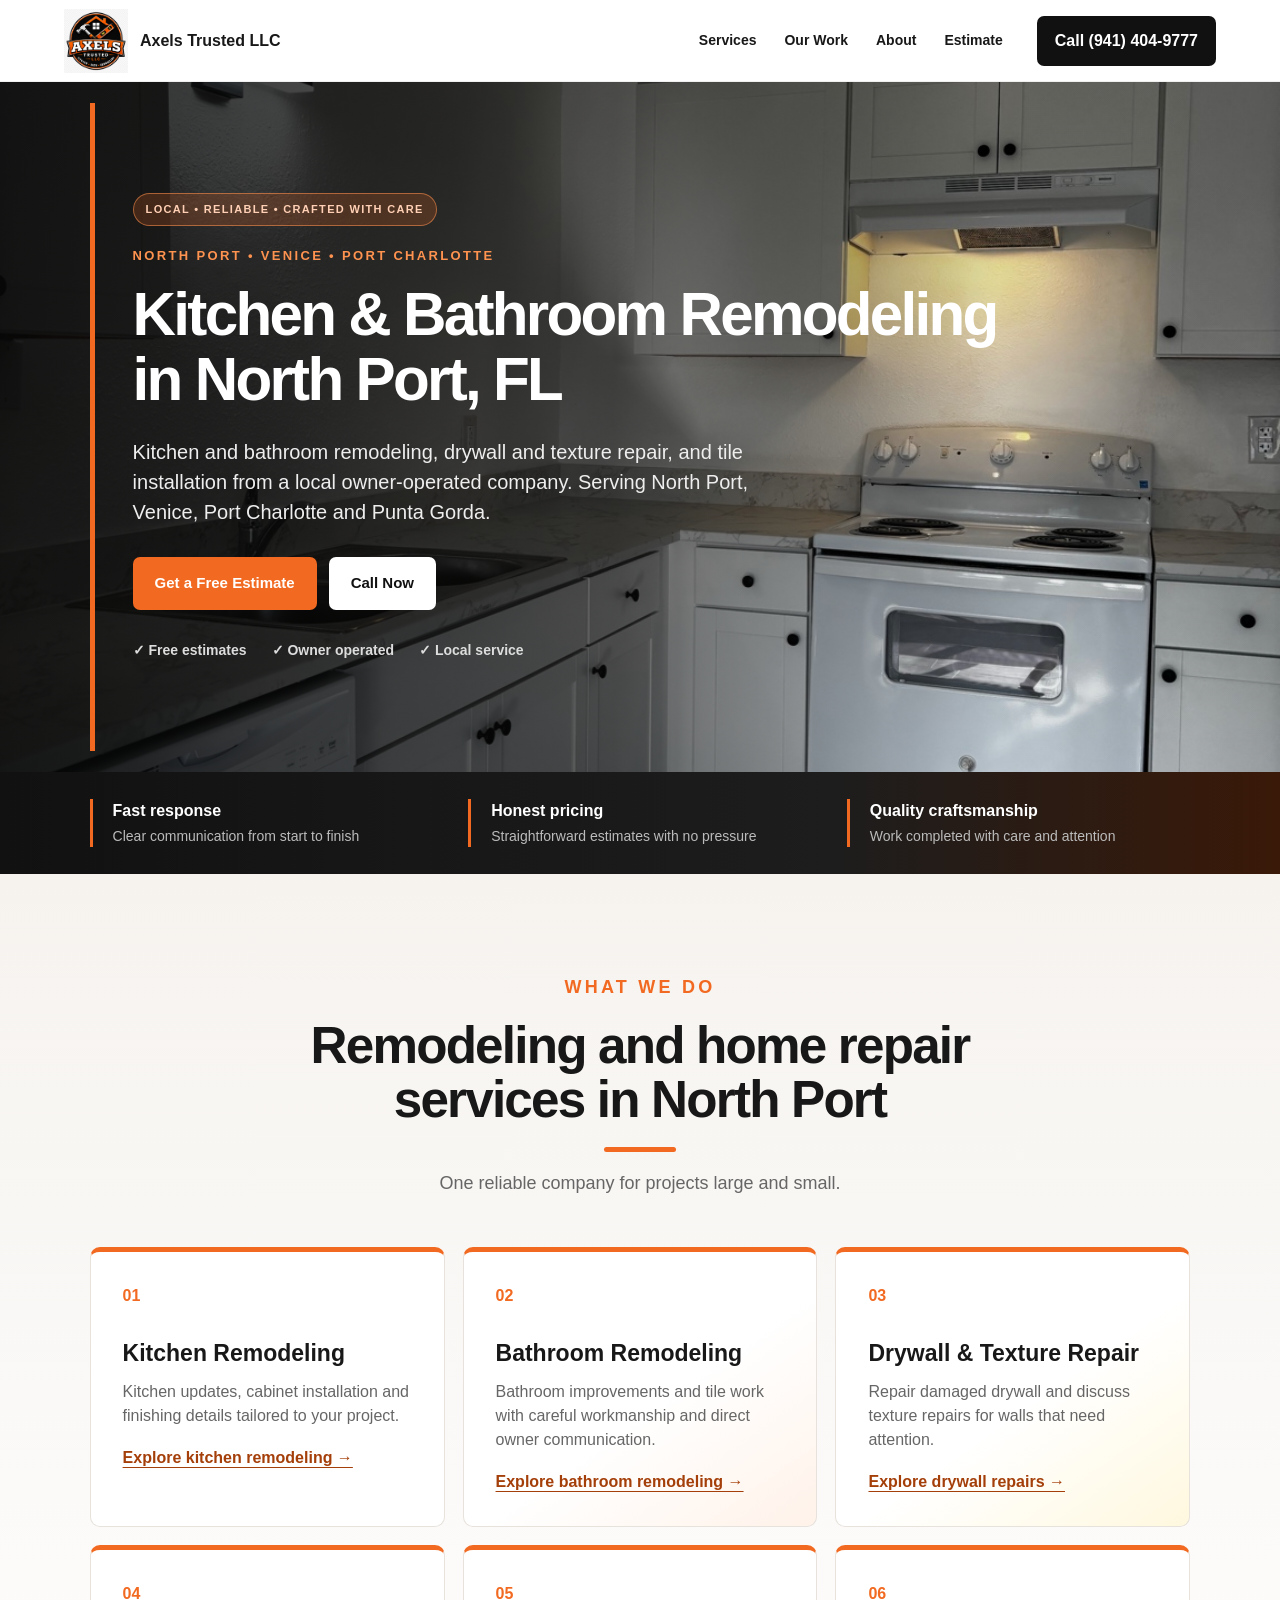
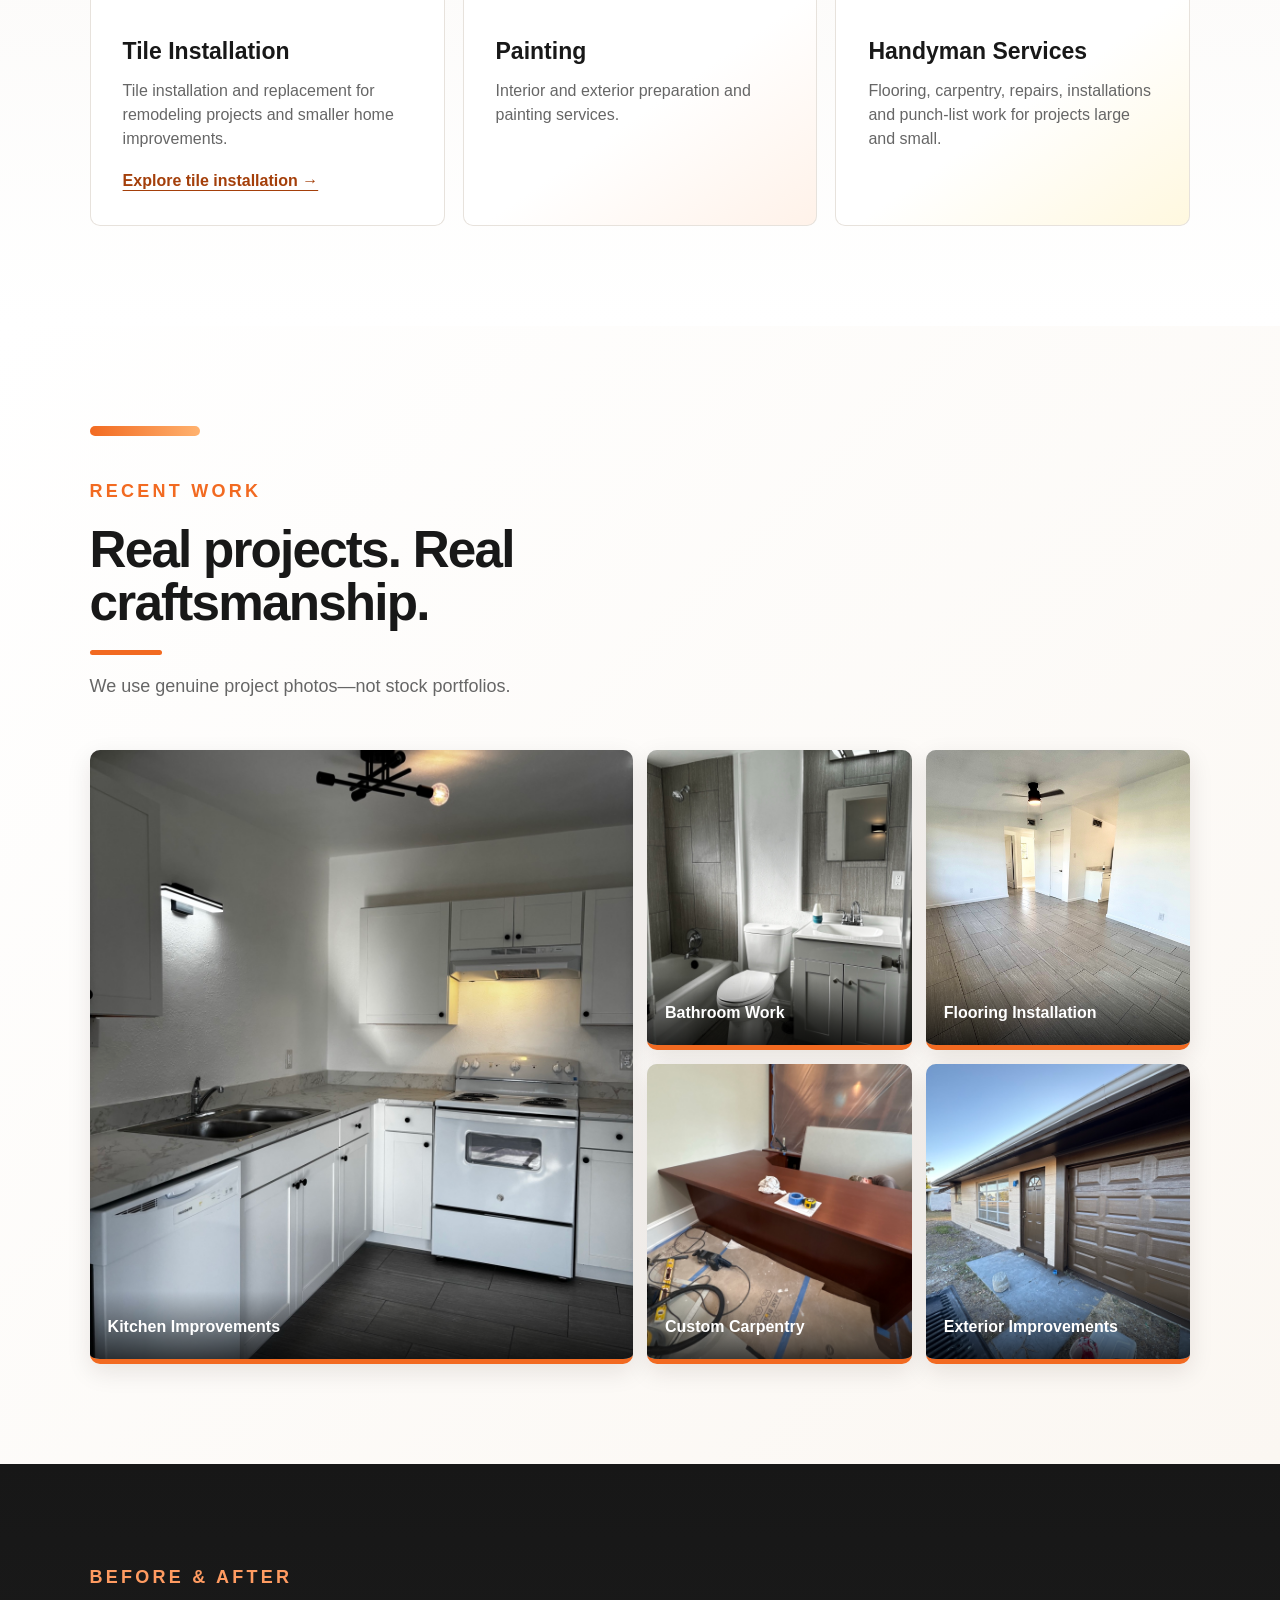
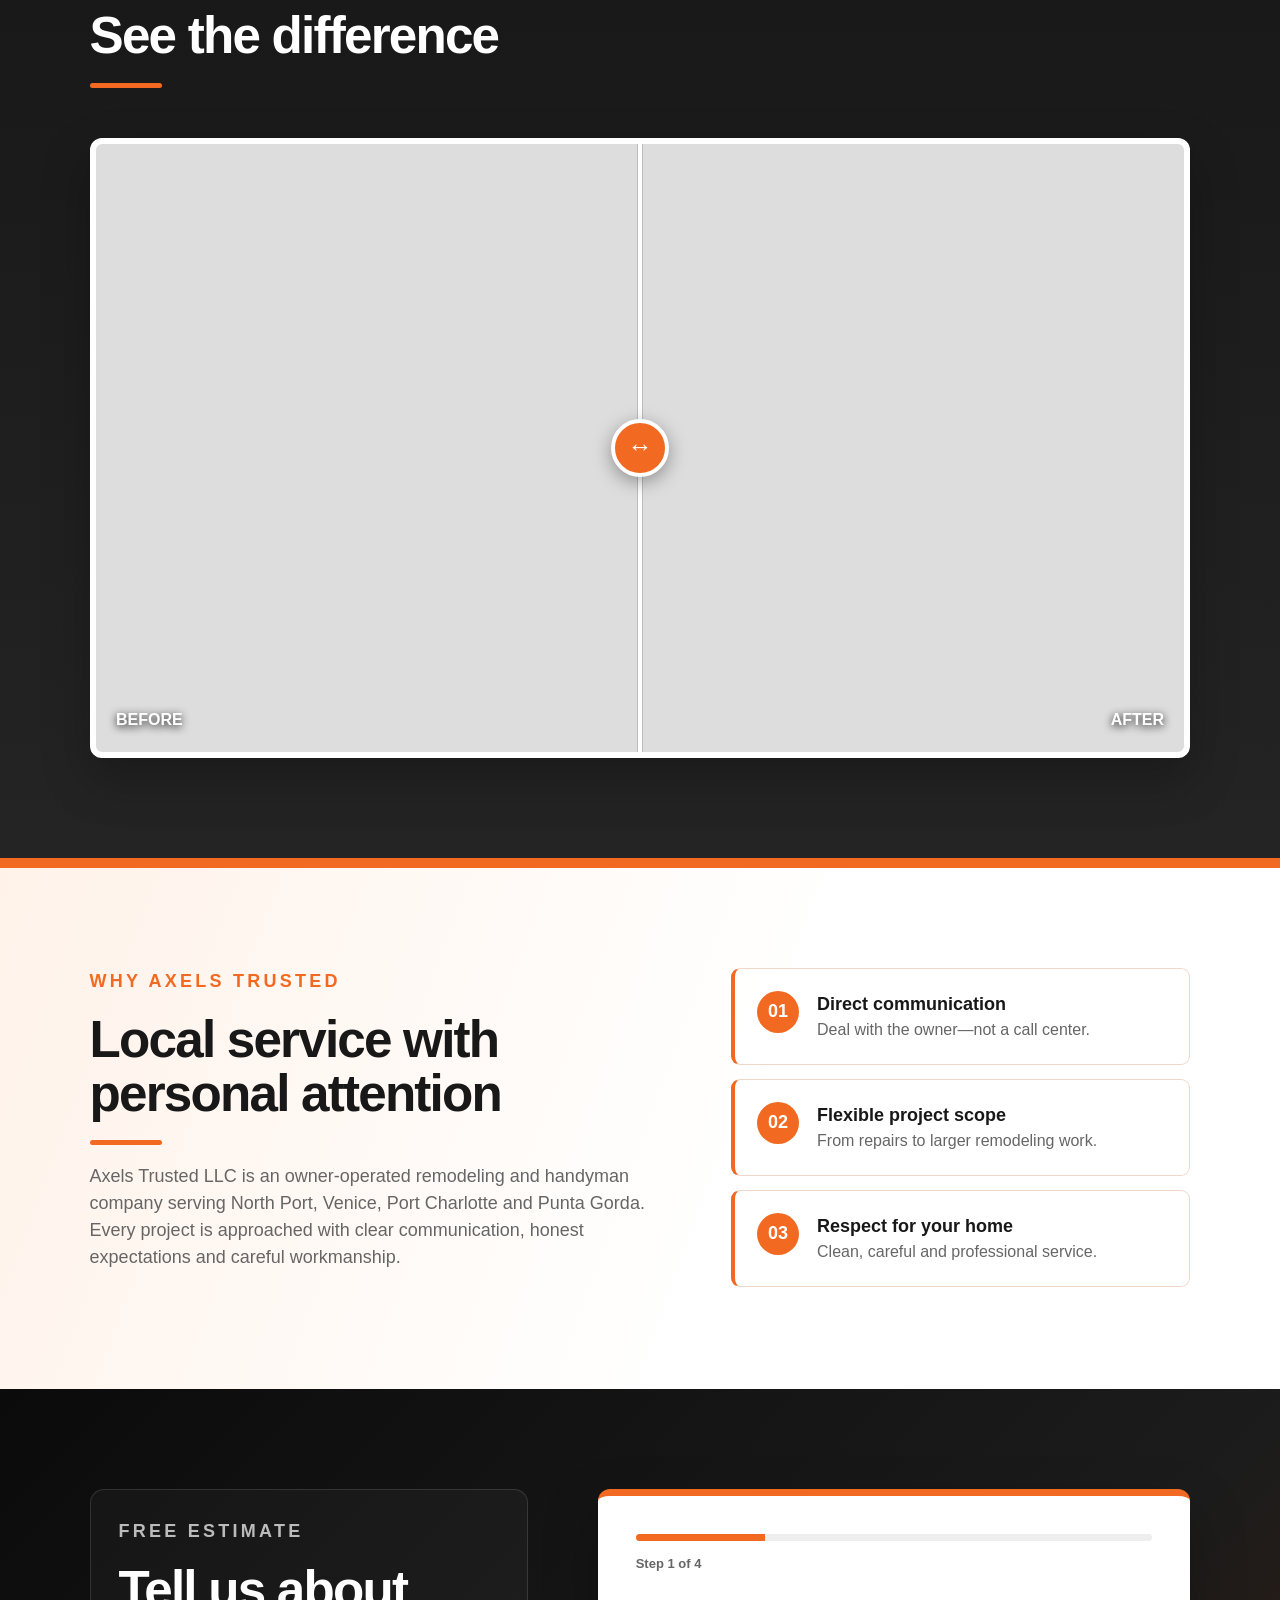
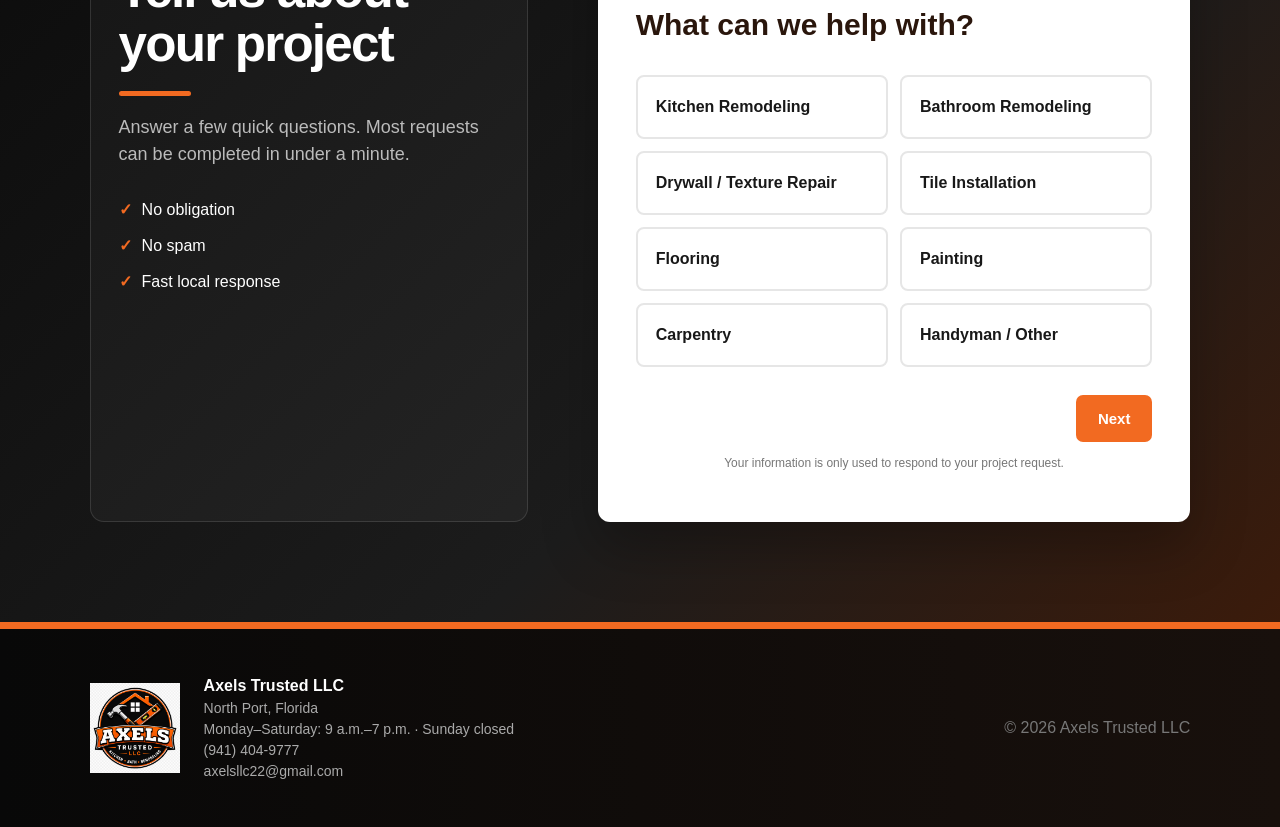
==== index.html @ 41830fa5 "Improve local remodeling SEO and add service pages Add four service pages, local titles and headings" ====
<!doctype html>
<html lang="en">
<head>
<meta charset="utf-8"><meta name="viewport" content="width=device-width,initial-scale=1">
<title>Kitchen &amp; Bathroom Remodeling in North Port | Axel's Trusted LLC</title>
<meta name="description" content="Kitchen and bathroom remodeling, drywall and texture repair, and tile installation in North Port, Venice and Port Charlotte. Call for a free estimate.">
<link rel="canonical" href="https://axelstrusted.com/">
<meta property="og:type" content="website"><meta property="og:title" content="Kitchen &amp; Bathroom Remodeling in North Port | Axel's Trusted LLC">
<meta property="og:description" content="Kitchen and bathroom remodeling, drywall and texture repair, and tile installation in North Port, Venice and Port Charlotte. Call for a free estimate."><meta property="og:url" content="https://axelstrusted.com/">
<meta property="og:image" content="https://axelstrusted.com/images/kitchen-finished.jpg">
<script type="application/ld+json">{"@context": "https://schema.org", "@type": "HomeAndConstructionBusiness", "@id": "https://axelstrusted.com/#business", "name": "Axel's Trusted LLC", "url": "https://axelstrusted.com/", "telephone": "+1-941-404-9777", "email": "axelsllc22@gmail.com", "areaServed": [{"@type": "City", "name": "North Port"}, {"@type": "City", "name": "Venice"}, {"@type": "City", "name": "Port Charlotte"}, {"@type": "City", "name": "Punta Gorda"}], "openingHoursSpecification": [{"@type": "OpeningHoursSpecification", "dayOfWeek": ["Monday", "Tuesday", "Wednesday", "Thursday", "Friday", "Saturday"], "opens": "09:00", "closes": "19:00"}]}</script>
<link rel="stylesheet" href="styles.css">
</head>
<body>
<header class="site-header">
  <a class="brand" href="#top"><img src="images/logo.png" alt="Axels Trusted LLC" width="400" height="400" decoding="async"><span>Axels Trusted LLC</span></a>
  <button class="menu" aria-label="Open menu">☰</button>
  <nav><a href="#services">Services</a><a href="#work">Our Work</a><a href="#about">About</a><a href="#estimate">Estimate</a></nav>
  <a class="header-call" href="tel:+19414049777">Call (941) 404-9777</a>
</header>

<main id="top">
<section class="hero">
  <div class="hero-overlay"></div>
  <div class="hero-content">
    <p class="eyebrow">North Port • Venice • Port Charlotte</p>
    <h1>Kitchen &amp; Bathroom Remodeling<br>in North Port, FL</h1>
    <p class="hero-copy">Kitchen and bathroom remodeling, drywall and texture repair, and tile installation from a local owner-operated company. Serving North Port, Venice, Port Charlotte and Punta Gorda.</p>
    <div class="hero-actions"><a class="btn primary" href="#estimate">Get a Free Estimate</a><a class="btn secondary" href="tel:+19414049777">Call Now</a></div>
    <div class="hero-proof"><span>✓ Free estimates</span><span>✓ Owner operated</span><span>✓ Local service</span></div>
  </div>
</section>

<section class="trust-strip">
  <div><strong>Fast response</strong><span>Clear communication from start to finish</span></div>
  <div><strong>Honest pricing</strong><span>Straightforward estimates with no pressure</span></div>
  <div><strong>Quality craftsmanship</strong><span>Work completed with care and attention</span></div>
</section>

<section id="services" class="section services">
  <div class="section-heading"><p class="eyebrow dark">What we do</p><h2>Remodeling and home repair services in North Port</h2><p>One reliable company for projects large and small.</p></div>
  <div class="service-grid">
    <article><span>01</span><h3>Kitchen Remodeling</h3><p>Kitchen updates, cabinet installation and finishing details tailored to your project.</p><a class="service-link" href="kitchen-remodeling.html">Explore kitchen remodeling →</a></article>
    <article><span>02</span><h3>Bathroom Remodeling</h3><p>Bathroom improvements and tile work with careful workmanship and direct owner communication.</p><a class="service-link" href="bathroom-remodeling.html">Explore bathroom remodeling →</a></article>
    <article><span>03</span><h3>Drywall &amp; Texture Repair</h3><p>Repair damaged drywall and discuss texture repairs for walls that need attention.</p><a class="service-link" href="drywall-texture-repair.html">Explore drywall repairs →</a></article>
    <article><span>04</span><h3>Tile Installation</h3><p>Tile installation and replacement for remodeling projects and smaller home improvements.</p><a class="service-link" href="tile-installation.html">Explore tile installation →</a></article>
    <article><span>05</span><h3>Painting</h3><p>Interior and exterior preparation and painting services.</p></article>
    <article><span>06</span><h3>Handyman Services</h3><p>Flooring, carpentry, repairs, installations and punch-list work for projects large and small.</p></article>
  </div>
</section>

<section id="work" class="section work-section">
  <div class="section-heading left"><p class="eyebrow dark">Recent work</p><h2>Real projects. Real craftsmanship.</h2><p>We use genuine project photos—not stock portfolios.</p></div>
  <div class="gallery">
    <figure class="wide"><img src="images/kitchen-finished.jpg" alt="Kitchen remodeling project" width="1152" height="1536" decoding="async" loading="lazy"><figcaption>Kitchen Improvements</figcaption></figure>
    <figure><img src="images/bathroom-finished.jpg" alt="Bathroom remodeling project" width="1152" height="1536" decoding="async" loading="lazy"><figcaption>Bathroom Work</figcaption></figure>
    <figure><img src="images/flooring-living-room.jpg" alt="Flooring installation project" width="1536" height="1152" decoding="async" loading="lazy"><figcaption>Flooring Installation</figcaption></figure>
    <figure><img src="images/custom-carpentry.jpg" alt="Custom carpentry project" width="1152" height="1536" decoding="async" loading="lazy"><figcaption>Custom Carpentry</figcaption></figure>
    <figure><img src="images/exterior-finished.jpg" alt="Exterior improvement project" width="1152" height="1536" decoding="async" loading="lazy"><figcaption>Exterior Improvements</figcaption></figure>
  </div>
</section>

<section class="section transformation">
  <div class="section-heading left"><p class="eyebrow dark">Before & after</p><h2>See the difference</h2></div>
  <div class="compare" id="compare">
    <img src="images/bedroom-after.jpg" alt="Bedroom after renovation" width="1152" height="1536" decoding="async" loading="lazy">
    <div class="before"><img src="images/bedroom-before.jpg" alt="Bedroom before renovation" width="1152" height="1536" decoding="async" loading="lazy"></div>
    <div class="slider-line" aria-hidden="true"><div class="slider-grabber"><span>↔</span></div></div>
    <input aria-label="Drag to compare before and after" type="range" min="0" max="100" value="50">
    <div class="labels"><span>Before</span><span>After</span></div>
  </div>
</section>

<section id="about" class="section about">
  <div><p class="eyebrow dark">Why Axels Trusted</p><h2>Local service with personal attention</h2><p>Axels Trusted LLC is an owner-operated remodeling and handyman company serving North Port, Venice, Port Charlotte and Punta Gorda. Every project is approached with clear communication, honest expectations and careful workmanship.</p></div>
  <div class="about-points"><div><b>01</b><span><strong>Direct communication</strong>Deal with the owner—not a call center.</span></div><div><b>02</b><span><strong>Flexible project scope</strong>From repairs to larger remodeling work.</span></div><div><b>03</b><span><strong>Respect for your home</strong>Clean, careful and professional service.</span></div></div>
</section>

<section id="estimate" class="estimate-section">
  <div class="estimate-intro"><p class="eyebrow">Free estimate</p><h2>Tell us about your project</h2><p>Answer a few quick questions. Most requests can be completed in under a minute.</p><ul><li>No obligation</li><li>No spam</li><li>Fast local response</li></ul></div>
  <form id="leadForm" action="https://formspree.io/f/mqerwokn" method="POST" class="form-card">
    <div class="progress"><span id="progressBar"></span></div><p class="step-label" id="stepLabel">Step 1 of 4</p>
    <section class="form-step active" data-step="1"><h3>What can we help with?</h3><div class="choices">
      <label><input type="radio" name="service" value="Kitchen Remodeling" required><span>Kitchen Remodeling</span></label>
      <label><input type="radio" name="service" value="Bathroom Remodeling"><span>Bathroom Remodeling</span></label>
      <label><input type="radio" name="service" value="Drywall / Texture Repair"><span>Drywall / Texture Repair</span></label>
      <label><input type="radio" name="service" value="Tile Installation"><span>Tile Installation</span></label>
      <label><input type="radio" name="service" value="Flooring"><span>Flooring</span></label>
      <label><input type="radio" name="service" value="Painting"><span>Painting</span></label>
      <label><input type="radio" name="service" value="Carpentry"><span>Carpentry</span></label>
      <label><input type="radio" name="service" value="Handyman / Other"><span>Handyman / Other</span></label>
    </div></section>
    <section class="form-step location-step" data-step="2"><h3>What city is the project in?</h3><p class="step-help">Choose your area so we can quickly confirm service availability.</p><div class="choices city-choices">
      <label><input type="radio" name="city" value="North Port" required><span>North Port</span></label>
      <label><input type="radio" name="city" value="Venice"><span>Venice</span></label>
      <label><input type="radio" name="city" value="Port Charlotte"><span>Port Charlotte</span></label>
      <label><input type="radio" name="city" value="Englewood"><span>Englewood</span></label>
      <label><input type="radio" name="city" value="Sarasota"><span>Sarasota</span></label>
      <label><input type="radio" name="city" value="Punta Gorda"><span>Punta Gorda</span></label>
      <label class="other-city-choice"><input id="otherCityRadio" type="radio" name="city" value="Other"><span>Other nearby area</span></label>
    </div><label class="field other-city-field" id="otherCityField">Type your city<input id="otherCityInput" name="other_city" autocomplete="address-level2" placeholder="Enter your city"></label></section>
    <section class="form-step" data-step="3"><h3>Tell us a little about it</h3><label class="field">Project details<textarea id="projectDetails" name="message" rows="5" minlength="10" placeholder="What would you like completed?" required></textarea><small class="field-help" id="projectHelp">Please include at least a short sentence about the work.</small></label></section>
    <section class="form-step" data-step="4"><h3>How should we contact you?</h3><div class="field-row"><label class="field">Name<input id="nameInput" name="name" autocomplete="name" minlength="2" required><small class="field-help" id="nameHelp">Enter your name using letters.</small></label><label class="field">Phone<input id="phoneInput" name="phone" type="tel" inputmode="numeric" autocomplete="tel" maxlength="14" pattern="[0-9()\-\s]{10,14}" placeholder="(941) 555-1234" required><small class="field-help" id="phoneHelp">Please include all 10 digits, including the area code.</small></label></div><label class="field">Email <small>(optional)</small><input id="emailInput" name="email" type="email" inputmode="email" autocomplete="email" placeholder="name@example.com"><small class="field-help" id="emailHelp">Example: name@example.com</small></label><label class="consent"><input id="consentInput" type="checkbox" required> I agree to be contacted about this estimate request.</label></section>
    <div class="form-actions"><button type="button" class="btn back" id="backBtn">Back</button><button type="button" class="btn primary" id="nextBtn">Next</button><button type="submit" class="btn primary" id="submitBtn">Request Free Estimate</button></div>
    <p class="form-note">Your information is only used to respond to your project request.</p>
    <div class="success" id="success"><div>✓</div><h3>Estimate request sent!</h3><p>Thank you. We’ll be in touch as soon as possible.</p><a href="tel:+19414049777">Call (941) 404-9777</a></div>
  </form>
</section>
</main>

<footer><img src="images/logo.png" alt="Axels Trusted LLC" width="400" height="400" decoding="async"><div><strong>Axels Trusted LLC</strong><span>North Port, Florida</span><span>Monday–Saturday: 9 a.m.–7 p.m. · Sunday closed</span><a href="tel:+19414049777">(941) 404-9777</a><a href="mailto:axelsllc22@gmail.com">axelsllc22@gmail.com</a></div><p>© 2026 Axels Trusted LLC</p></footer>
<div class="mobile-bar"><a href="tel:+19414049777">Call Now</a><a href="#estimate">Free Estimate</a></div>
<script src="script.js" defer></script>
</body></html>
---- styles.css ----
:root{--orange:#f26a21;--black:#111;--ink:#181818;--muted:#666;--cream:#f6f3ef;--line:#e7e2dc;--white:#fff}*{box-sizing:border-box}html{scroll-behavior:smooth}body{margin:0;font-family:Arial,Helvetica,sans-serif;color:var(--ink);background:#fff;line-height:1.5}img{display:block;max-width:100%}a{text-decoration:none;color:inherit}.site-header{height:82px;display:flex;align-items:center;gap:34px;padding:0 5vw;position:sticky;top:0;background:rgba(255,255,255,.96);backdrop-filter:blur(12px);z-index:50;border-bottom:1px solid rgba(0,0,0,.06)}.brand{display:flex;align-items:center;gap:12px;font-weight:800}.brand img{width:64px;height:64px;object-fit:contain}.site-header nav{display:flex;gap:28px;margin-left:auto;font-weight:700;font-size:14px}.site-header nav a:hover{color:var(--orange)}.header-call{background:var(--black);color:#fff;padding:13px 18px;border-radius:7px;font-weight:800}.menu{display:none;border:0;background:none;font-size:26px}.hero{min-height:690px;position:relative;display:flex;align-items:center;background:url('images/hero-kitchen.jpg') center/cover no-repeat}.hero-overlay{position:absolute;inset:0;background:linear-gradient(90deg,rgba(8,8,8,.86) 0%,rgba(8,8,8,.64) 48%,rgba(8,8,8,.08) 78%)}.hero-content{position:relative;color:#fff;max-width:760px;padding:90px 7vw}.eyebrow{text-transform:uppercase;letter-spacing:.18em;font-size:13px;font-weight:900;color:#ff934f;margin:0 0 18px}.eyebrow.dark{color:var(--orange)}h1{font-size:clamp(48px,6vw,86px);line-height:.96;margin:0 0 24px;letter-spacing:-.045em}.hero-copy{font-size:20px;max-width:650px;color:#eee;margin-bottom:30px}.hero-actions{display:flex;gap:12px;flex-wrap:wrap}.btn{border:0;border-radius:7px;padding:15px 22px;font-weight:900;font-size:15px;cursor:pointer;display:inline-flex;justify-content:center;align-items:center}.primary{background:var(--orange);color:#fff}.primary:hover{filter:brightness(.93)}.secondary{background:#fff;color:#111}.hero-proof{display:flex;gap:25px;margin-top:30px;color:#ddd;font-weight:700;font-size:14px}.trust-strip{display:grid;grid-template-columns:repeat(3,1fr);background:var(--black);color:#fff;padding:27px 7vw;gap:35px}.trust-strip div{display:flex;flex-direction:column;padding-left:20px;border-left:3px solid var(--orange)}.trust-strip span{color:#bbb;font-size:14px;margin-top:3px}.section{padding:100px 7vw}.section-heading{max-width:760px;text-align:center;margin:0 auto 50px}.section-heading.left{text-align:left;margin-left:0}.section-heading h2,.about h2,.estimate-intro h2{font-size:clamp(34px,4vw,56px);line-height:1.05;margin:0 0 16px;letter-spacing:-.035em}.section-heading p{color:var(--muted);font-size:18px}.services{background:var(--cream)}.service-grid{display:grid;grid-template-columns:repeat(3,1fr);gap:18px;max-width:1200px;margin:auto}.service-grid article{background:#fff;padding:32px;min-height:220px;border:1px solid var(--line);transition:.2s}.service-grid article:hover{transform:translateY(-4px);box-shadow:0 18px 36px rgba(0,0,0,.08)}.service-grid article span{color:var(--orange);font-weight:900}.service-grid h3{font-size:23px;margin:28px 0 10px}.service-grid p{color:var(--muted);margin:0}.gallery{display:grid;grid-template-columns:repeat(4,1fr);grid-auto-rows:300px;gap:14px}.gallery figure{margin:0;position:relative;overflow:hidden;background:#ddd}.gallery .wide{grid-column:span 2;grid-row:span 2}.gallery img{width:100%;height:100%;object-fit:cover;transition:.35s}.gallery figure:hover img{transform:scale(1.035)}.gallery figcaption{position:absolute;left:0;right:0;bottom:0;padding:24px 18px 16px;color:#fff;font-weight:900;background:linear-gradient(transparent,rgba(0,0,0,.72))}.transformation{background:var(--cream)}.compare{position:relative;max-width:1100px;height:min(65vw,620px);min-height:360px;margin:auto;overflow:hidden;background:#ddd}.compare>img,.before,.before img{position:absolute;inset:0;width:100%;height:100%;object-fit:cover}.before{width:50%;overflow:hidden}.before img{width:1100px;max-width:none}.compare input{position:absolute;inset:0;width:100%;height:100%;opacity:0;cursor:ew-resize}.compare:after{content:'';position:absolute;top:0;bottom:0;left:50%;width:3px;background:#fff;pointer-events:none;transform:translateX(-50%)}.labels{position:absolute;left:20px;right:20px;bottom:20px;display:flex;justify-content:space-between;color:#fff;font-weight:900;text-transform:uppercase;text-shadow:0 2px 8px #000}.about{display:grid;grid-template-columns:1.1fr .9fr;gap:80px;align-items:start}.about>div>p{font-size:18px;color:var(--muted)}.about-points{display:grid;gap:14px}.about-points>div{display:flex;gap:18px;padding:22px;border-top:1px solid var(--line)}.about-points b{color:var(--orange);font-size:18px}.about-points span{display:flex;flex-direction:column;color:var(--muted)}.about-points strong{color:var(--ink);font-size:18px}.estimate-section{background:var(--black);padding:100px 7vw;display:grid;grid-template-columns:.85fr 1.15fr;gap:70px;color:#fff}.estimate-intro p{color:#bbb;font-size:18px}.estimate-intro ul{list-style:none;padding:0;margin-top:30px}.estimate-intro li{margin:12px 0}.estimate-intro li:before{content:'✓';color:var(--orange);font-weight:900;margin-right:10px}.form-card{background:#fff;color:var(--ink);padding:38px;border-radius:12px;min-height:520px}.progress{height:7px;background:#eee;border-radius:10px;overflow:hidden}.progress span{display:block;height:100%;width:25%;background:var(--orange);transition:.25s}.step-label{font-size:13px;color:var(--muted);font-weight:800}.form-step{display:none}.form-step.active{display:block}.form-step h3{font-size:30px;margin:28px 0}.choices{display:grid;grid-template-columns:1fr 1fr;gap:12px}.choices input{position:absolute;opacity:0}.choices span{display:block;border:2px solid #e6e6e6;padding:18px;border-radius:8px;font-weight:800;cursor:pointer}.choices input:checked+span{border-color:var(--orange);background:#fff5ef}.field{display:flex;flex-direction:column;gap:8px;font-weight:800;margin-bottom:18px}.field input,.field textarea{font:inherit;padding:15px;border:1px solid #ccc;border-radius:7px;width:100%}.field-row{display:grid;grid-template-columns:1fr 1fr;gap:14px}.consent{display:flex;gap:9px;font-size:13px;color:#555}.form-actions{display:flex;justify-content:flex-end;gap:10px;margin-top:28px}.back{background:#eee;display:none}.submitBtn{display:none}.form-note{text-align:center;color:#777;font-size:12px}.success{display:none;text-align:center;padding:50px 10px}.success div{width:64px;height:64px;border-radius:50%;background:#e9f8ed;color:#1e9a45;display:grid;place-items:center;font-size:32px;margin:auto}.success a{color:var(--orange);font-weight:900}.form-card.completed .progress,.form-card.completed .step-label,.form-card.completed .form-step,.form-card.completed .form-actions,.form-card.completed .form-note{display:none}.form-card.completed .success{display:block}footer{background:#080808;color:#fff;padding:45px 7vw;display:flex;align-items:center;gap:24px;border-top:1px solid #252525}footer img{width:90px}footer div{display:flex;flex-direction:column}footer span,footer a{color:#aaa;font-size:14px}footer p{margin-left:auto;color:#777}.mobile-bar{display:none}
@media(max-width:900px){.site-header{height:70px;padding:0 18px}.brand span,.site-header nav,.header-call{display:none}.brand img{width:55px;height:55px}.menu{display:block;margin-left:auto}.site-header.open nav{display:flex;position:absolute;top:70px;left:0;right:0;background:#fff;padding:20px;flex-direction:column;border-bottom:1px solid #ddd}.hero{min-height:620px;background-position:62% center}.hero-overlay{background:linear-gradient(90deg,rgba(8,8,8,.88),rgba(8,8,8,.58))}.hero-content{padding:70px 24px}.hero-proof{flex-direction:column;gap:8px}.trust-strip{grid-template-columns:1fr;padding:25px 24px}.section{padding:70px 24px}.service-grid{grid-template-columns:1fr}.gallery{grid-template-columns:1fr 1fr;grid-auto-rows:220px}.gallery .wide{grid-column:span 2;grid-row:span 1}.about,.estimate-section{grid-template-columns:1fr;gap:38px}.estimate-section{padding:70px 20px}.form-card{padding:25px 18px}.choices,.field-row{grid-template-columns:1fr}footer{padding-bottom:90px;align-items:flex-start}footer p{margin-left:auto}.mobile-bar{display:grid;grid-template-columns:1fr 1fr;position:fixed;left:0;right:0;bottom:0;z-index:60}.mobile-bar a{padding:15px;text-align:center;font-weight:900;background:#fff;border-top:1px solid #ddd}.mobile-bar a:last-child{background:var(--orange);color:#fff}}
@media(max-width:560px){h1{font-size:48px}.hero-copy{font-size:17px}.hero-actions .btn{width:100%}.gallery{grid-template-columns:1fr;grid-auto-rows:250px}.gallery .wide{grid-column:auto}.compare{height:420px}.before img{width:calc(100vw - 48px)}footer{flex-wrap:wrap}footer p{width:100%;margin:10px 0 0}}

/* V6.2 visual polish */
:root{--orange-soft:#fff2e9;--orange-deep:#c94f0d;--sand:#fbf7f2}
.services{background:linear-gradient(180deg,var(--cream) 0%,#fff 100%)}
.service-grid article{border-top:5px solid var(--orange);border-radius:10px}
.work-section{background:linear-gradient(135deg,#fff 0%,var(--sand) 100%)}
.transformation{position:relative;background:linear-gradient(180deg,#171717 0%,#242424 100%);color:#fff}
.transformation .eyebrow.dark{color:#ff9b61}.transformation .section-heading h2{color:#fff}
.about{background:linear-gradient(110deg,var(--orange-soft) 0%,#fff 58%)}
.about-points>div{background:rgba(255,255,255,.82);border:1px solid #f0d7c8;border-left:4px solid var(--orange);border-radius:9px}
.estimate-section{background:linear-gradient(135deg,#0b0b0b 0%,#1c1c1c 62%,#3b1b0b 100%)}
.form-card{border-top:7px solid var(--orange);box-shadow:0 24px 55px rgba(0,0,0,.28)}
.trust-strip{background:linear-gradient(90deg,#111 0%,#1d1d1d 65%,#3a1908 100%)}

/* Visible before/after drag handle */
.compare{--x:50%;border:6px solid #fff;box-shadow:0 20px 48px rgba(0,0,0,.25);border-radius:12px}
.compare:after{display:none}
.slider-line{position:absolute;z-index:4;top:0;bottom:0;left:var(--x);width:4px;background:#fff;transform:translateX(-50%);pointer-events:none;box-shadow:0 0 0 1px rgba(0,0,0,.15)}
.slider-grabber{position:absolute;top:50%;left:50%;width:58px;height:58px;border-radius:50%;transform:translate(-50%,-50%);background:var(--orange);border:4px solid #fff;box-shadow:0 5px 18px rgba(0,0,0,.35);display:grid;place-items:center;color:#fff;font-size:25px;font-weight:900}
.slider-grabber span{transform:translateY(-1px)}
.compare input{z-index:6}
.labels{z-index:5}

/* Form validation feedback */
.field-help{font-weight:600;color:#777;font-size:12px;margin-top:-2px}
.field input.is-invalid,.field textarea.is-invalid{border-color:#c62828;background:#fff6f6;box-shadow:0 0 0 3px rgba(198,40,40,.1)}
.field input.is-valid,.field textarea.is-valid{border-color:#27863f;background:#f4fff7}
.field-help.error{color:#b42318}
.field-help.success{color:#25753a}
.form-alert{display:none;border-radius:8px;padding:12px 14px;margin:14px 0 0;background:#fff1f0;color:#9f1c15;border:1px solid #f2b8b5;font-weight:700}
.form-alert.show{display:block}
@media(max-width:560px){.slider-grabber{width:50px;height:50px;font-size:21px}.compare{border-width:4px}}


/* V6.3 richer color and city selector */
.hero-content{border-left:5px solid var(--orange);margin-left:7vw;padding-left:38px}
.hero-content:before{content:'LOCAL • RELIABLE • CRAFTED WITH CARE';display:inline-block;margin-bottom:20px;padding:7px 12px;border-radius:999px;background:rgba(242,106,33,.2);border:1px solid rgba(255,147,79,.55);color:#ffd0b5;font-size:11px;font-weight:900;letter-spacing:.12em}
.section-heading h2:after,.about h2:after,.estimate-intro h2:after{content:'';display:block;width:72px;height:5px;border-radius:10px;background:var(--orange);margin-top:20px}
.section-heading:not(.left) h2:after{margin-left:auto;margin-right:auto}
.service-grid article:nth-child(2),.service-grid article:nth-child(5){background:linear-gradient(145deg,#fff 55%,var(--orange-soft))}
.service-grid article:nth-child(3),.service-grid article:nth-child(6){background:linear-gradient(145deg,#fff 55%,#fff8df)}
.gallery figure{border-radius:10px;box-shadow:0 8px 24px rgba(40,20,5,.1);border-bottom:5px solid var(--orange)}
.gallery figcaption{padding-bottom:20px}
.work-section:before{content:'';display:block;height:10px;width:110px;background:linear-gradient(90deg,var(--orange),#ffb26f);border-radius:10px;margin-bottom:42px}
.about{border-top:10px solid var(--orange)}
.about-points b{width:42px;height:42px;display:grid;place-items:center;flex:0 0 42px;border-radius:50%;background:var(--orange);color:#fff}
.estimate-intro{padding:28px;border:1px solid rgba(255,255,255,.12);border-radius:14px;background:rgba(255,255,255,.035)}
footer{border-top:7px solid var(--orange);background:linear-gradient(90deg,#080808,#18100c)}
.step-help{margin:-14px 0 20px;color:var(--muted)}
.city-choices{grid-template-columns:repeat(2,1fr)}
.city-choices span{position:relative;padding-left:42px;background:#fff}
.city-choices span:before{content:'📍';position:absolute;left:15px;top:50%;transform:translateY(-50%);font-size:17px}
.city-choices input:checked+span{background:linear-gradient(135deg,#fff5ef,#ffe5d4);box-shadow:0 6px 16px rgba(242,106,33,.13)}
.other-city-choice{grid-column:1/-1}
.other-city-field{display:none;margin-top:18px;padding:18px;border-radius:10px;background:var(--orange-soft);border:1px solid #f5c3a7}
.other-city-field.visible{display:flex}
.form-card .form-step h3{color:#2a160c}
@media(max-width:900px){.hero-content{margin-left:0;border-left:4px solid var(--orange);padding-left:24px}.work-section:before{margin-bottom:28px}}
@media(max-width:560px){.city-choices{grid-template-columns:1fr}.other-city-choice{grid-column:auto}.hero-content:before{font-size:9px;letter-spacing:.08em}.section-heading h2:after,.about h2:after,.estimate-intro h2:after{width:56px}}

/* Local service pages and accessible navigation */
.hero h1{font-size:clamp(38px,4.7vw,68px);line-height:1.08}.hero-content{max-width:1000px}
.service-link{display:inline-block;margin-top:18px;color:#a43f0a;font-weight:800;text-decoration:underline;text-underline-offset:4px}footer img{height:auto}.field-help.success{display:block;text-align:left;padding:0}
.service-hero{background:linear-gradient(120deg,#111,#352013);color:#fff;padding:55px 7vw 70px}.service-wrap{max-width:1050px;margin:0 auto}.service-hero .eyebrow{margin-top:30px}.service-hero h1{font-size:clamp(36px,5vw,64px);line-height:1.08;max-width:850px}.service-intro{font-size:20px;max-width:800px;color:#eee}.breadcrumb{text-decoration:underline}.service-body{padding:60px 24px}.service-body section{max-width:800px;margin:0 auto 44px}.service-body h2{font-size:30px;line-height:1.2}.service-body h3{font-size:21px}.service-body p,.service-body li{font-size:18px;color:#555}.service-photo{margin:0 auto 50px;max-width:800px}.service-photo img{width:100%;height:auto;max-height:550px;object-fit:contain;border-radius:12px}.service-photo figcaption{color:#666;margin-top:8px}.related-services a{display:block;padding:10px 0;color:#a43f0a;text-decoration:underline}.service-cta{padding:30px;background:#fff2e9;border-radius:12px}a:focus-visible,button:focus-visible,input:focus-visible,textarea:focus-visible{outline:3px solid #217ac0;outline-offset:4px}.choices input:focus-visible+span{outline:3px solid #217ac0;outline-offset:3px}html{scroll-padding-top:100px}
@media(max-width:560px){.service-hero{padding:35px 24px 55px}.service-hero .hero-actions .btn{width:100%}.service-intro{font-size:18px}.service-body{padding:40px 24px}.service-body h2{font-size:27px}}
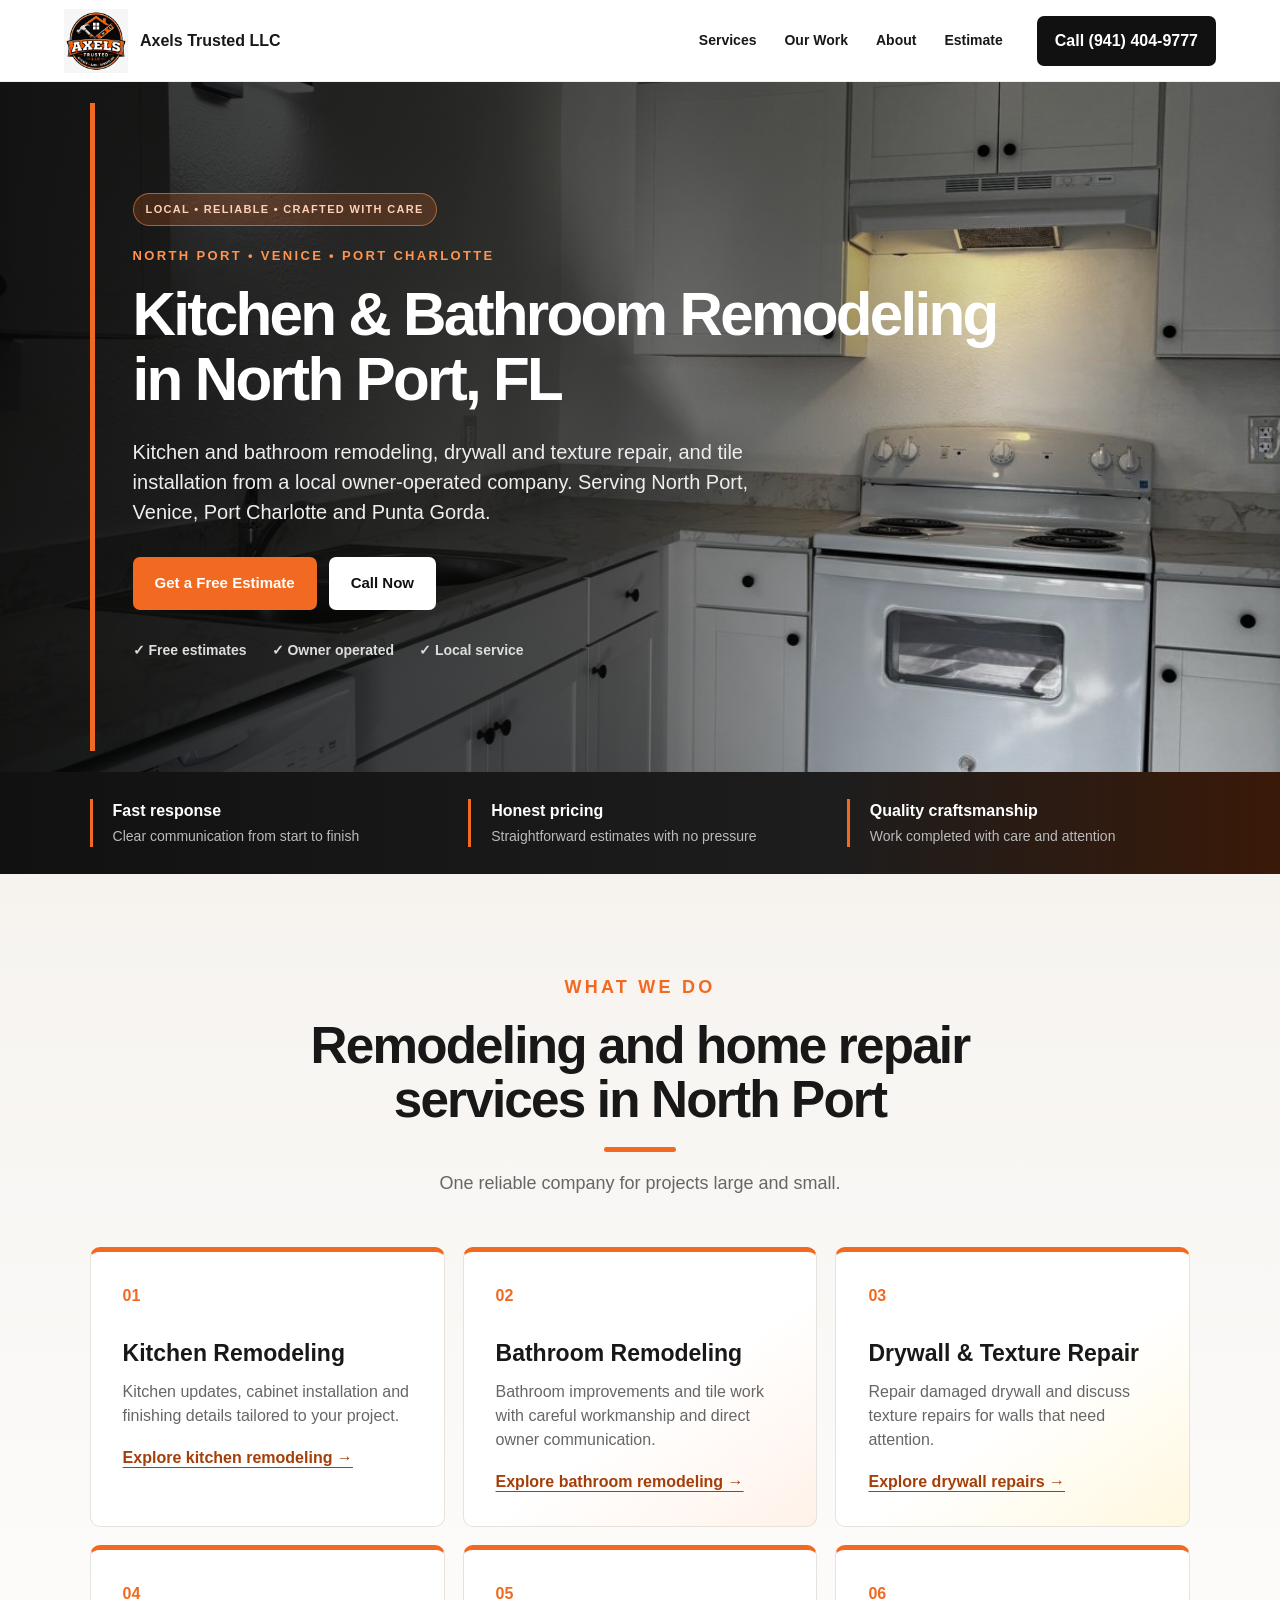
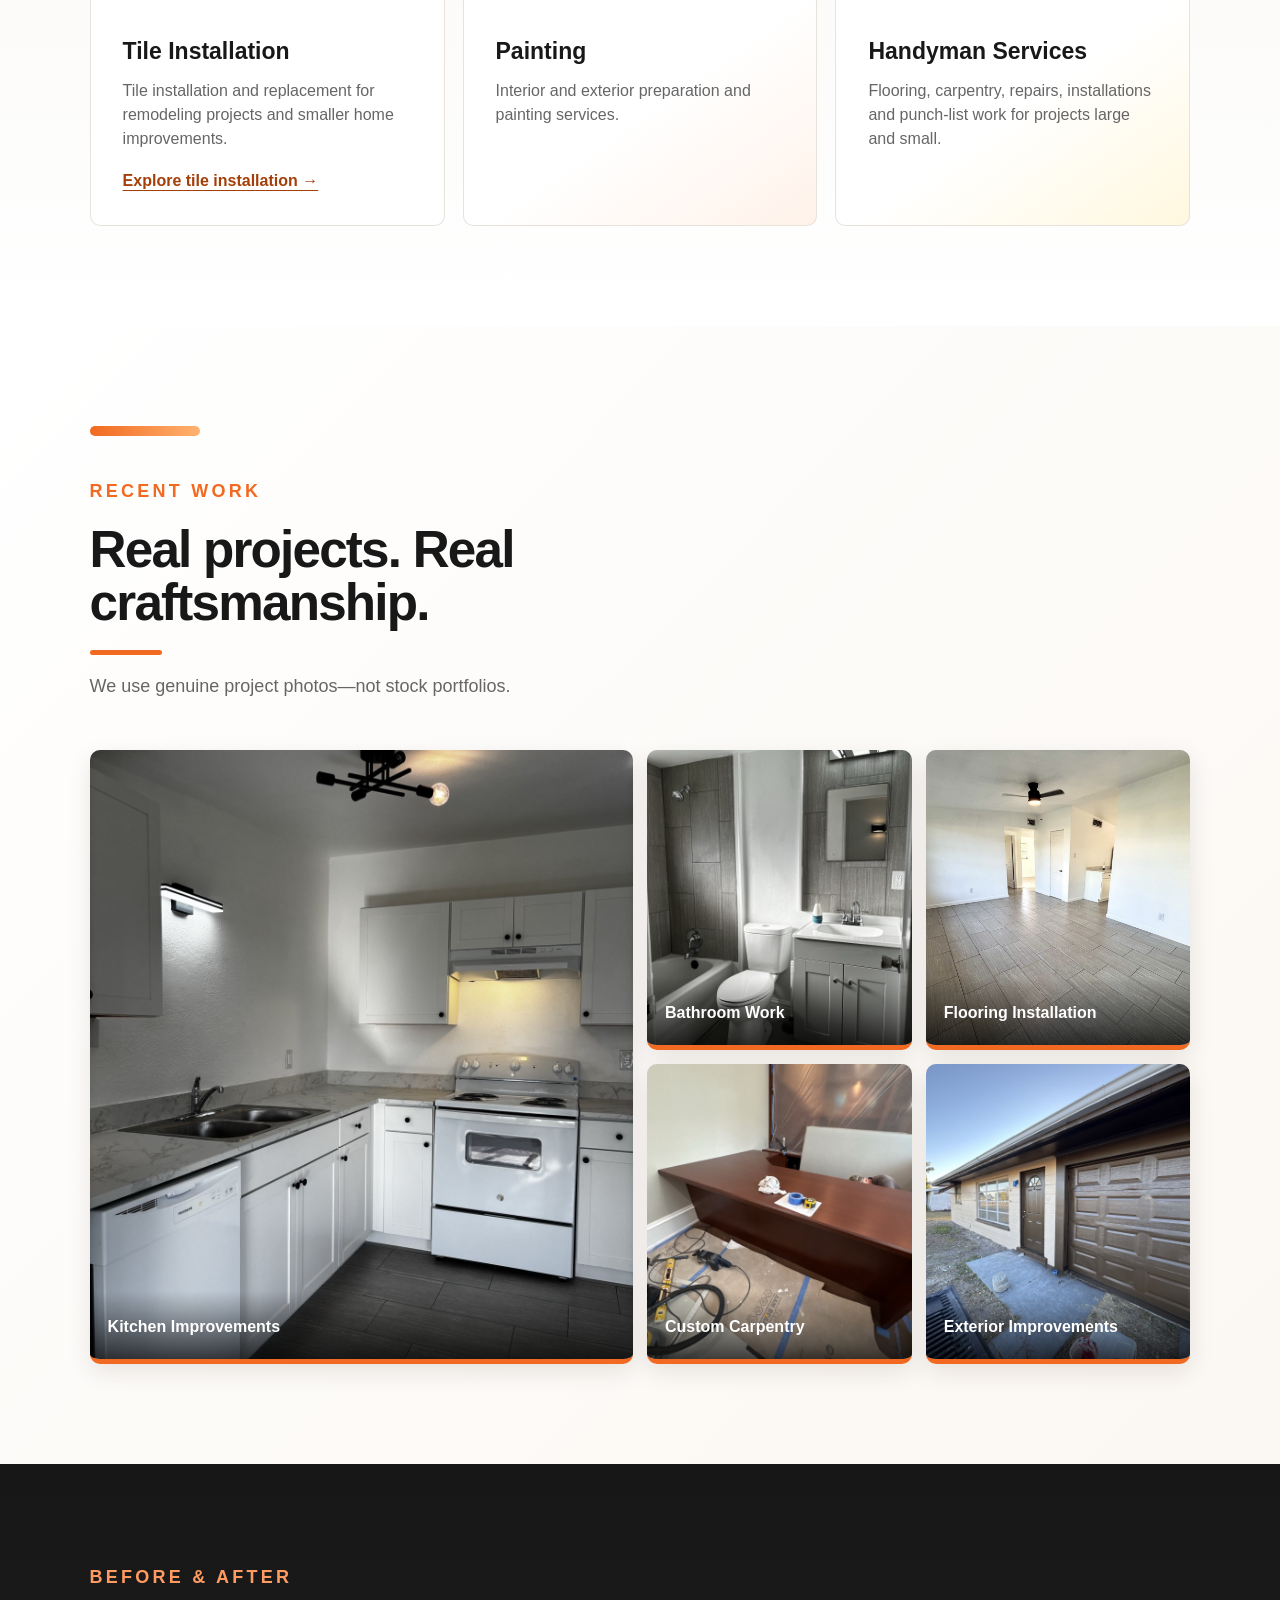
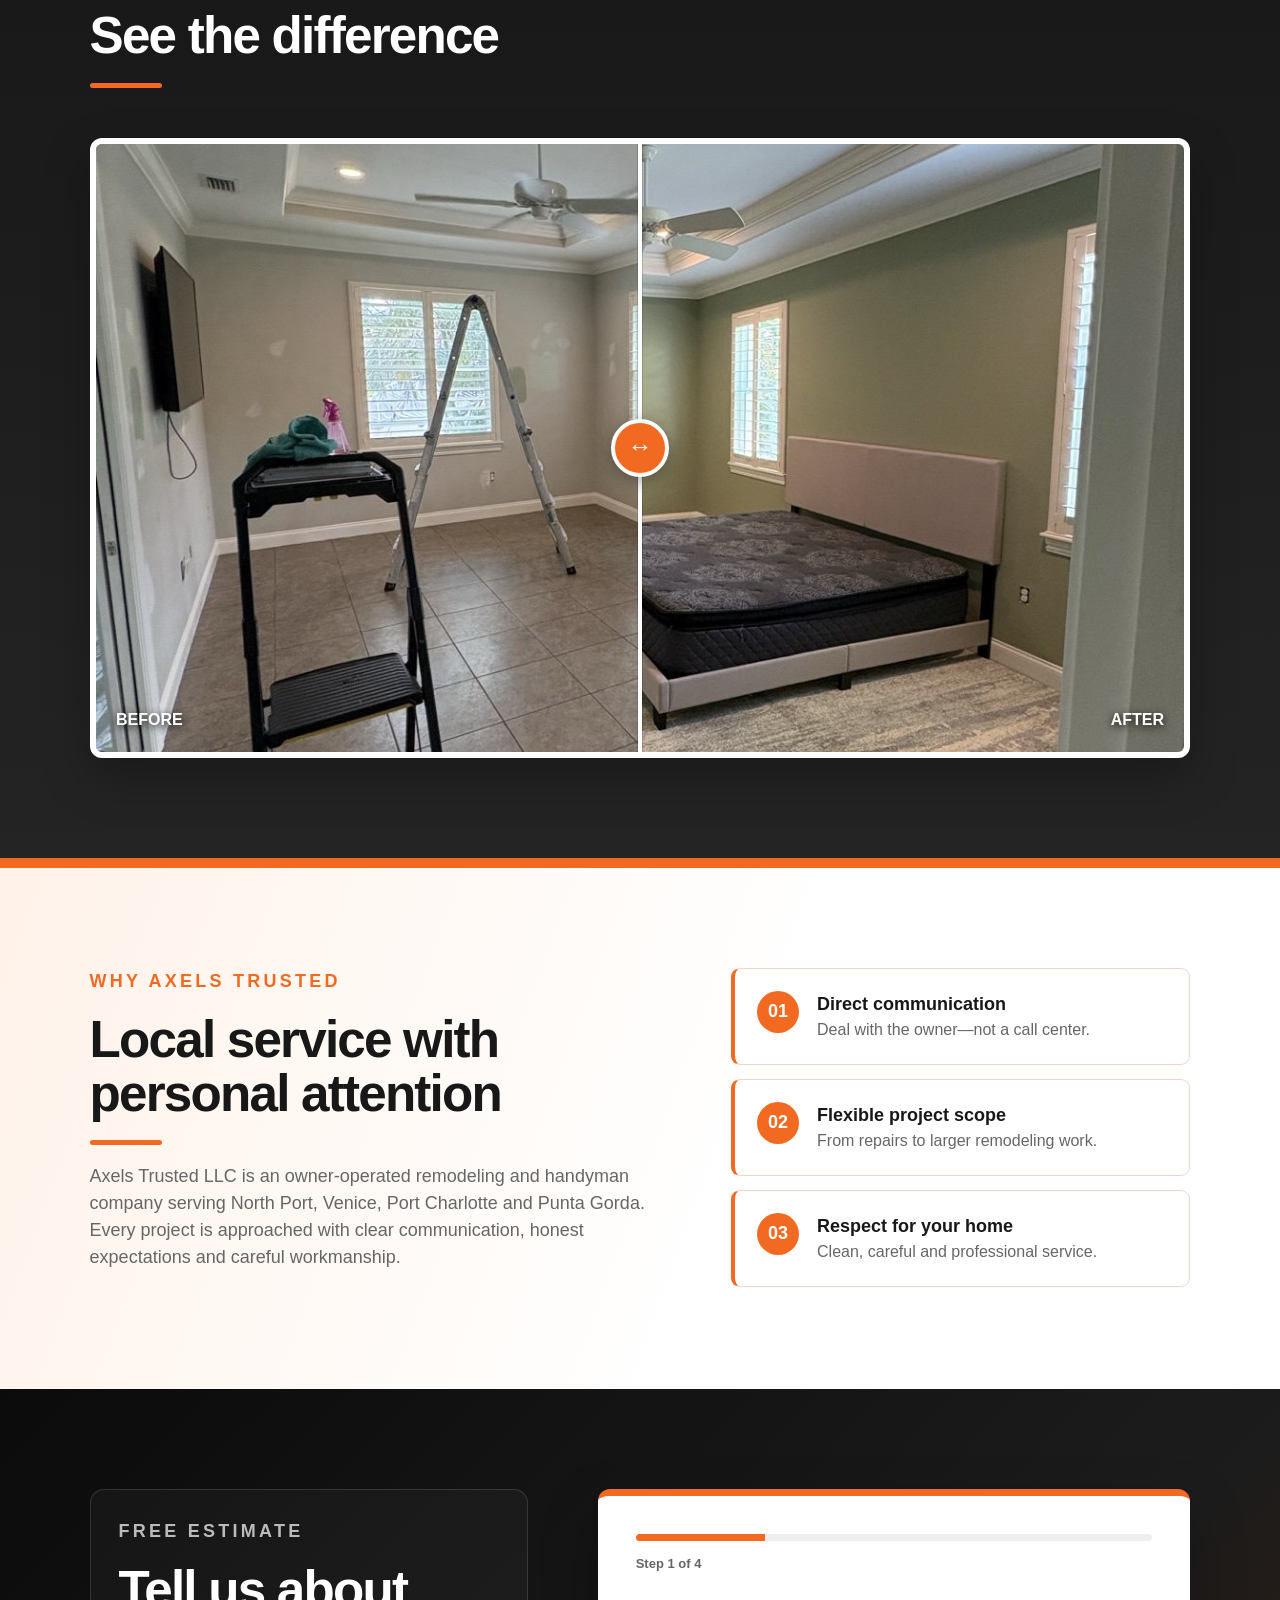
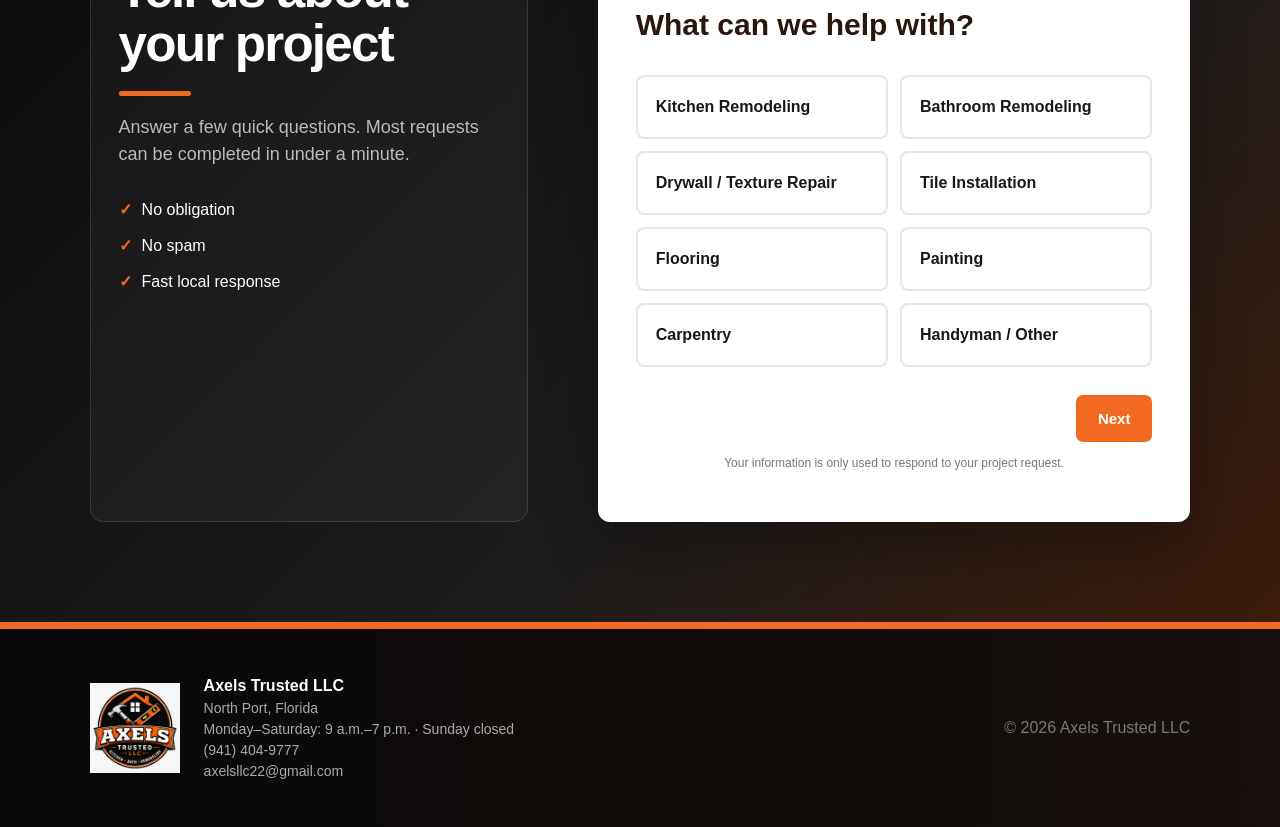
==== commit 5be236c5: "Add Google Search Console verification" ====
--- a/index.html
+++ b/index.html
@@ -1,6 +1,7 @@
 <!doctype html>
 <html lang="en">
 <head>
+<meta name="google-site-verification" content="f1VU6o5qvRijaelsxvOmMMWU1-Njx1AepR5kY4Y2hSY">
 <meta charset="utf-8"><meta name="viewport" content="width=device-width,initial-scale=1">
 <title>Kitchen &amp; Bathroom Remodeling in North Port | Axel's Trusted LLC</title>
 <meta name="description" content="Kitchen and bathroom remodeling, drywall and texture repair, and tile installation in North Port, Venice and Port Charlotte. Call for a free estimate.">
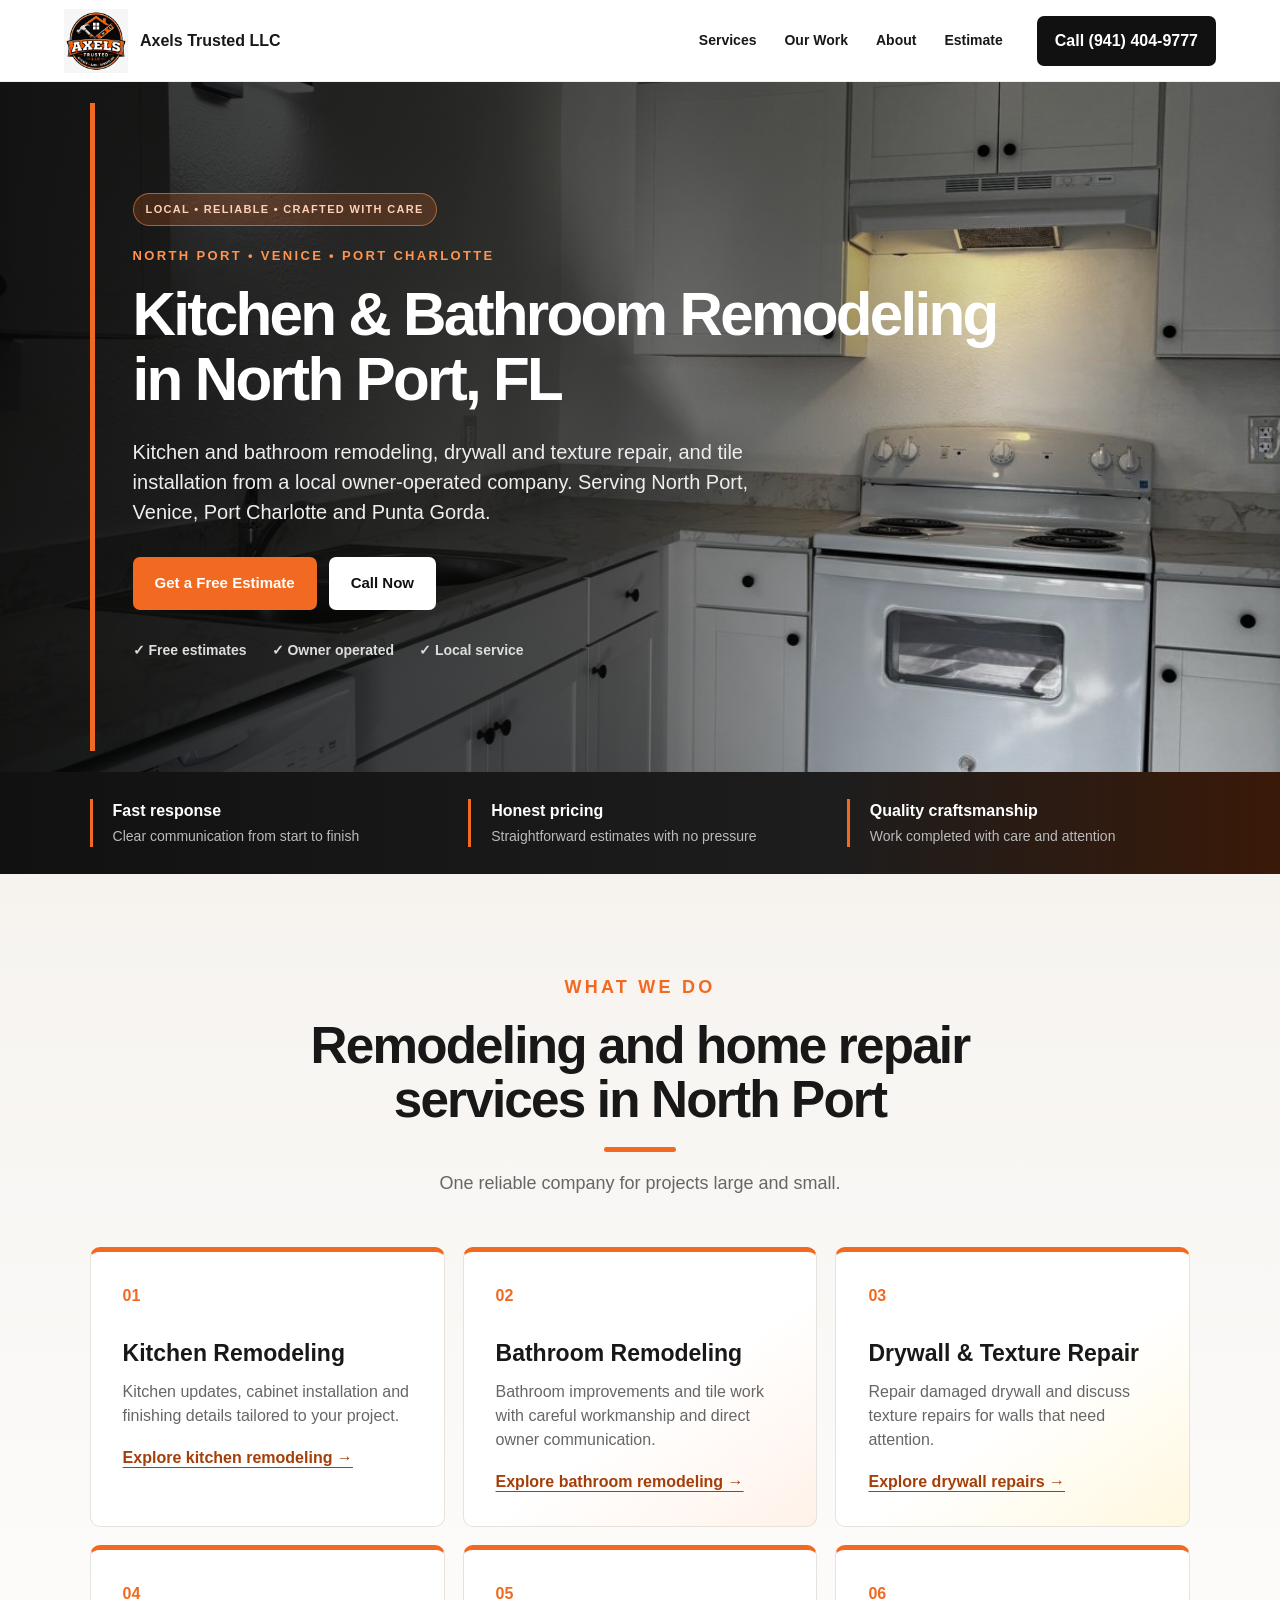
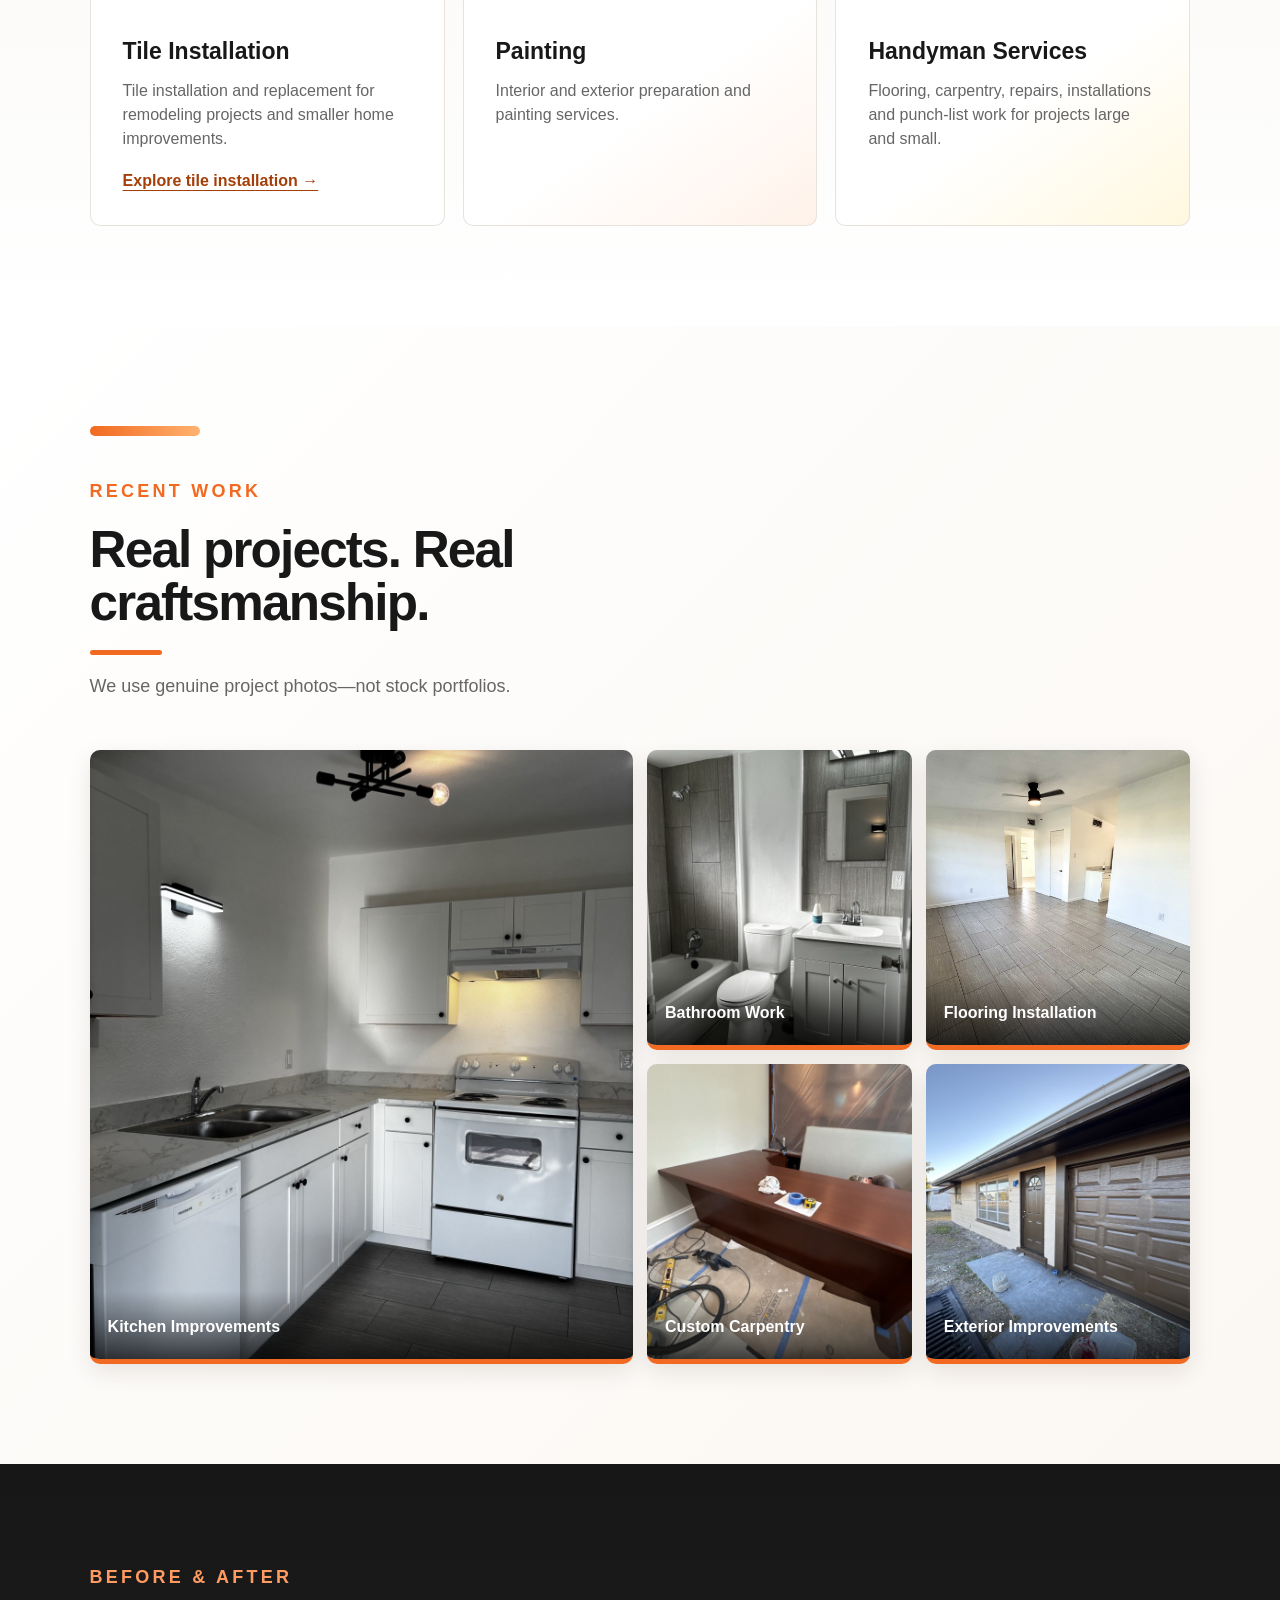
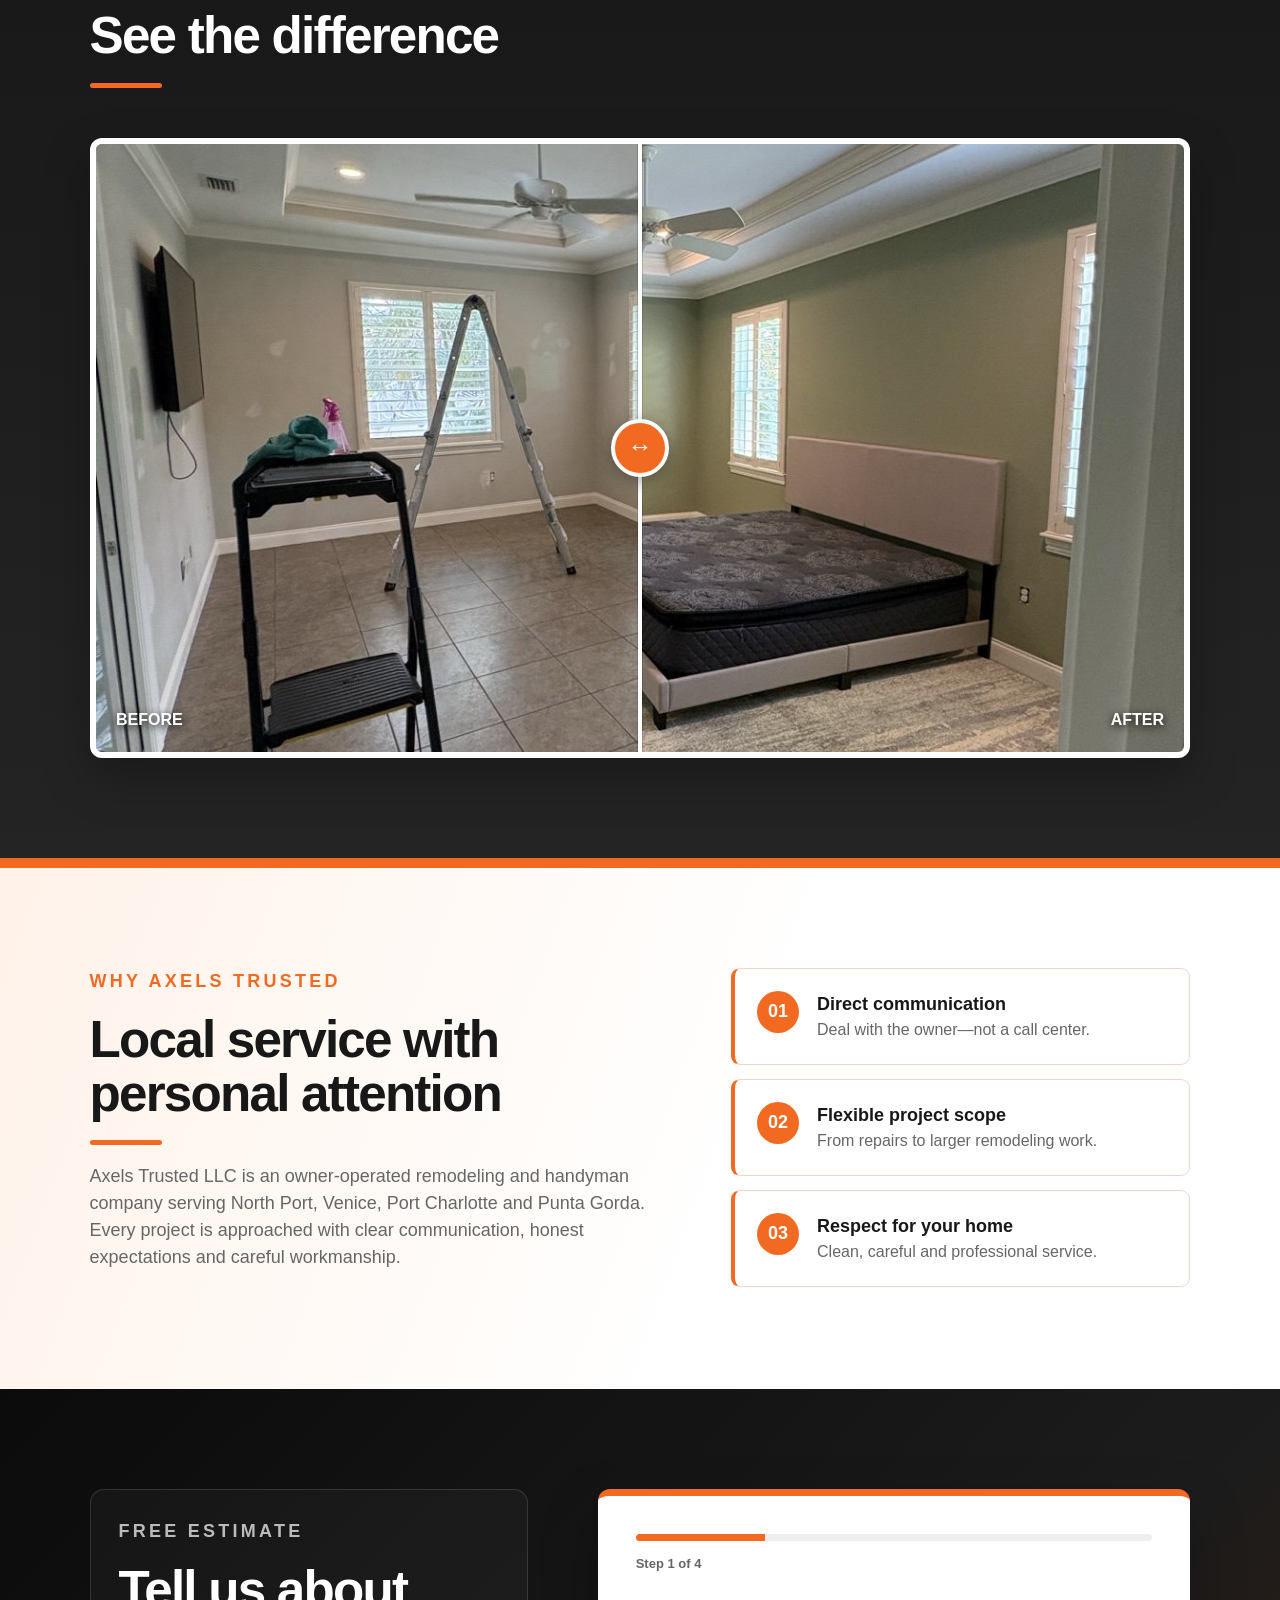
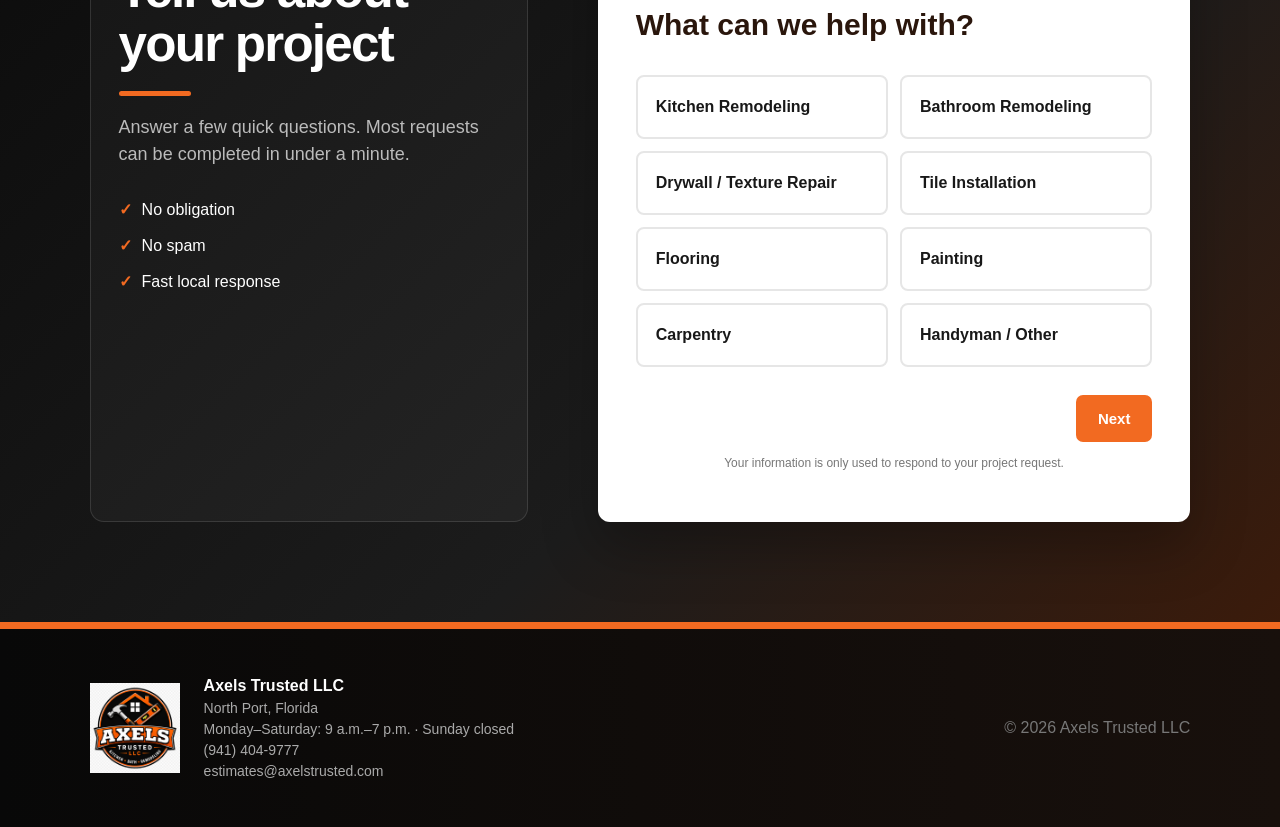
==== commit 704fc87b: "Use business email for estimates" ====
--- a/index.html
+++ b/index.html
@@ -1,6 +1,14 @@
 <!doctype html>
 <html lang="en">
 <head>
+<!-- Google tag (gtag.js) -->
+<script async src="https://www.googletagmanager.com/gtag/js?id=G-YHCWXWHT61"></script>
+<script>
+  window.dataLayer = window.dataLayer || [];
+  function gtag(){dataLayer.push(arguments);}
+  gtag('js', new Date());
+  gtag('config', 'G-YHCWXWHT61');
+</script>
 <meta name="google-site-verification" content="f1VU6o5qvRijaelsxvOmMMWU1-Njx1AepR5kY4Y2hSY">
 <meta charset="utf-8"><meta name="viewport" content="width=device-width,initial-scale=1">
 <title>Kitchen &amp; Bathroom Remodeling in North Port | Axel's Trusted LLC</title>
@@ -9,7 +17,7 @@
 <meta property="og:type" content="website"><meta property="og:title" content="Kitchen &amp; Bathroom Remodeling in North Port | Axel's Trusted LLC">
 <meta property="og:description" content="Kitchen and bathroom remodeling, drywall and texture repair, and tile installation in North Port, Venice and Port Charlotte. Call for a free estimate."><meta property="og:url" content="https://axelstrusted.com/">
 <meta property="og:image" content="https://axelstrusted.com/images/kitchen-finished.jpg">
-<script type="application/ld+json">{"@context": "https://schema.org", "@type": "HomeAndConstructionBusiness", "@id": "https://axelstrusted.com/#business", "name": "Axel's Trusted LLC", "url": "https://axelstrusted.com/", "telephone": "+1-941-404-9777", "email": "axelsllc22@gmail.com", "areaServed": [{"@type": "City", "name": "North Port"}, {"@type": "City", "name": "Venice"}, {"@type": "City", "name": "Port Charlotte"}, {"@type": "City", "name": "Punta Gorda"}], "openingHoursSpecification": [{"@type": "OpeningHoursSpecification", "dayOfWeek": ["Monday", "Tuesday", "Wednesday", "Thursday", "Friday", "Saturday"], "opens": "09:00", "closes": "19:00"}]}</script>
+<script type="application/ld+json">{"@context": "https://schema.org", "@type": "HomeAndConstructionBusiness", "@id": "https://axelstrusted.com/#business", "name": "Axel's Trusted LLC", "url": "https://axelstrusted.com/", "telephone": "+1-941-404-9777", "email": "estimates@axelstrusted.com", "areaServed": [{"@type": "City", "name": "North Port"}, {"@type": "City", "name": "Venice"}, {"@type": "City", "name": "Port Charlotte"}, {"@type": "City", "name": "Punta Gorda"}], "openingHoursSpecification": [{"@type": "OpeningHoursSpecification", "dayOfWeek": ["Monday", "Tuesday", "Wednesday", "Thursday", "Friday", "Saturday"], "opens": "09:00", "closes": "19:00"}]}</script>
 <link rel="stylesheet" href="styles.css">
 </head>
 <body>
@@ -109,7 +117,7 @@
 </section>
 </main>
 
-<footer><img src="images/logo.png" alt="Axels Trusted LLC" width="400" height="400" decoding="async"><div><strong>Axels Trusted LLC</strong><span>North Port, Florida</span><span>Monday–Saturday: 9 a.m.–7 p.m. · Sunday closed</span><a href="tel:+19414049777">(941) 404-9777</a><a href="mailto:axelsllc22@gmail.com">axelsllc22@gmail.com</a></div><p>© 2026 Axels Trusted LLC</p></footer>
+<footer><img src="images/logo.png" alt="Axels Trusted LLC" width="400" height="400" decoding="async"><div><strong>Axels Trusted LLC</strong><span>North Port, Florida</span><span>Monday–Saturday: 9 a.m.–7 p.m. · Sunday closed</span><a href="tel:+19414049777">(941) 404-9777</a><a href="mailto:estimates@axelstrusted.com">estimates@axelstrusted.com</a></div><p>© 2026 Axels Trusted LLC</p></footer>
 <div class="mobile-bar"><a href="tel:+19414049777">Call Now</a><a href="#estimate">Free Estimate</a></div>
 <script src="script.js" defer></script>
 </body></html>
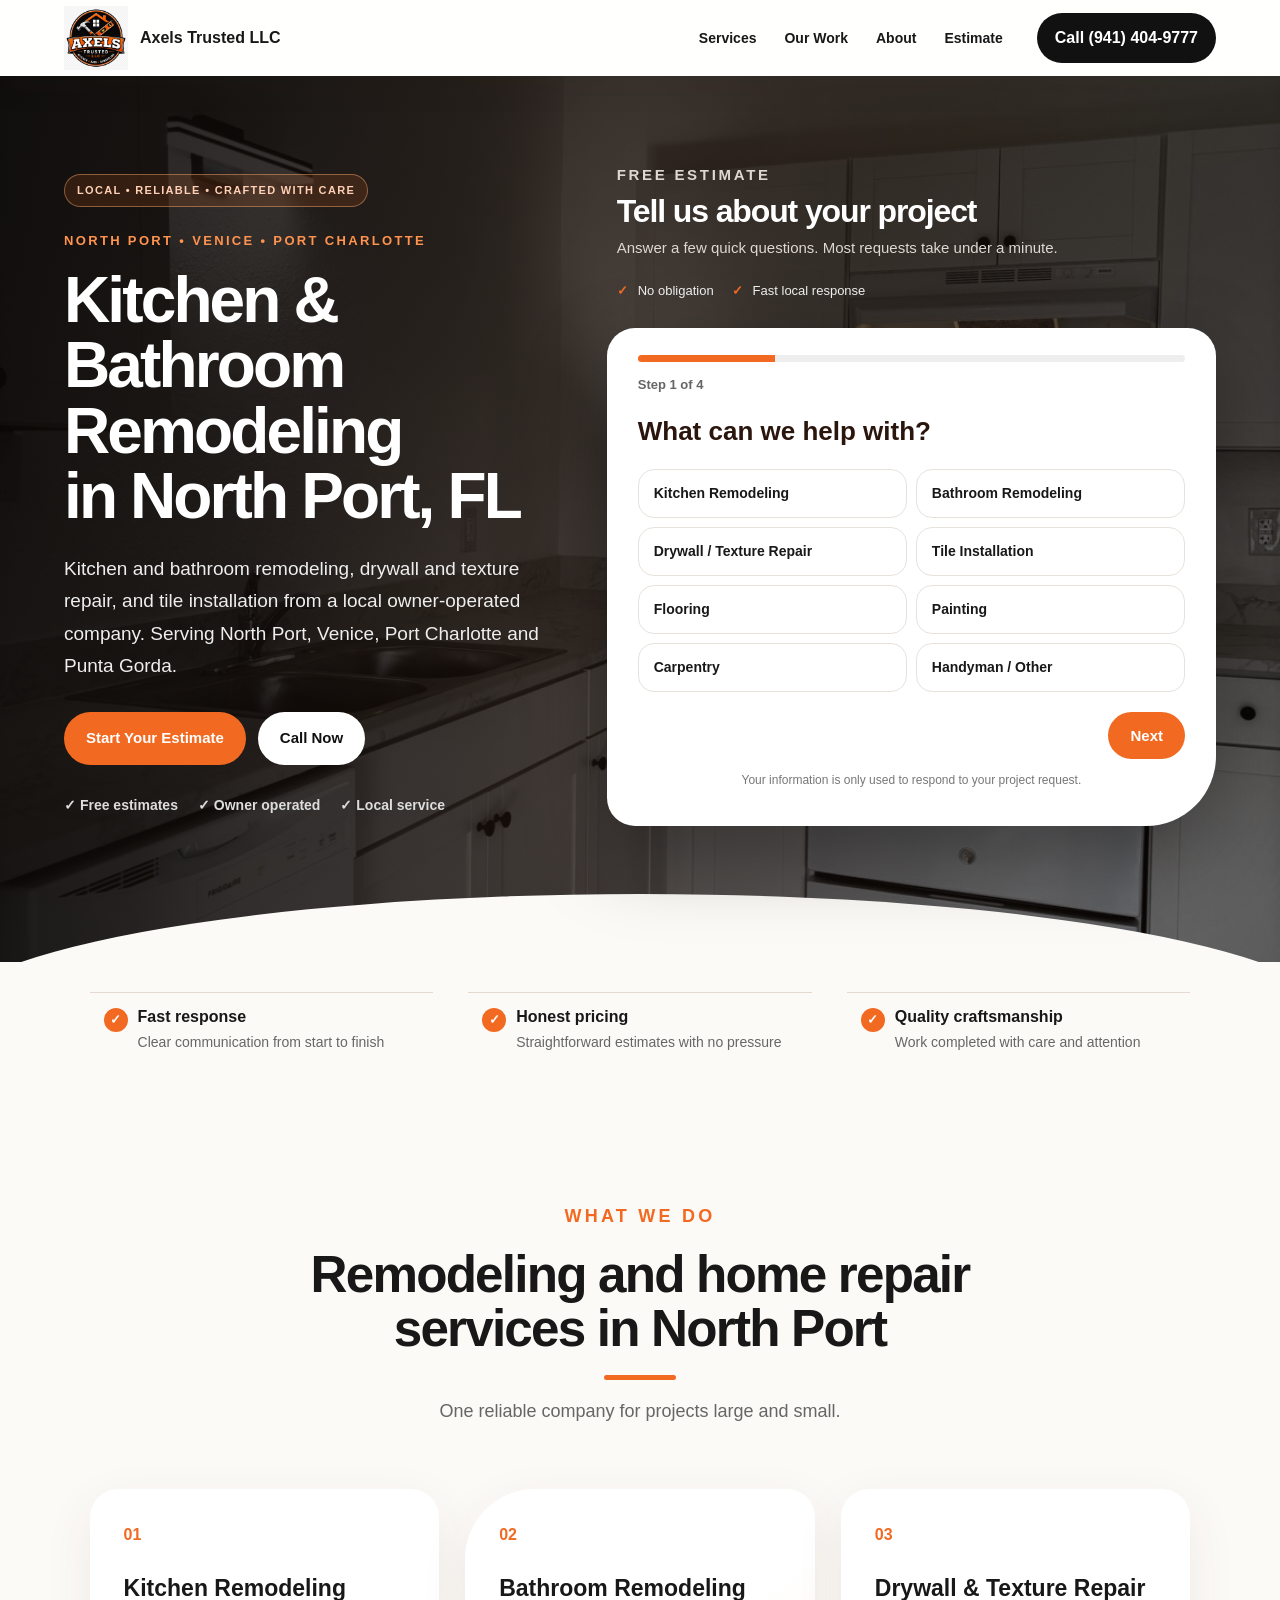
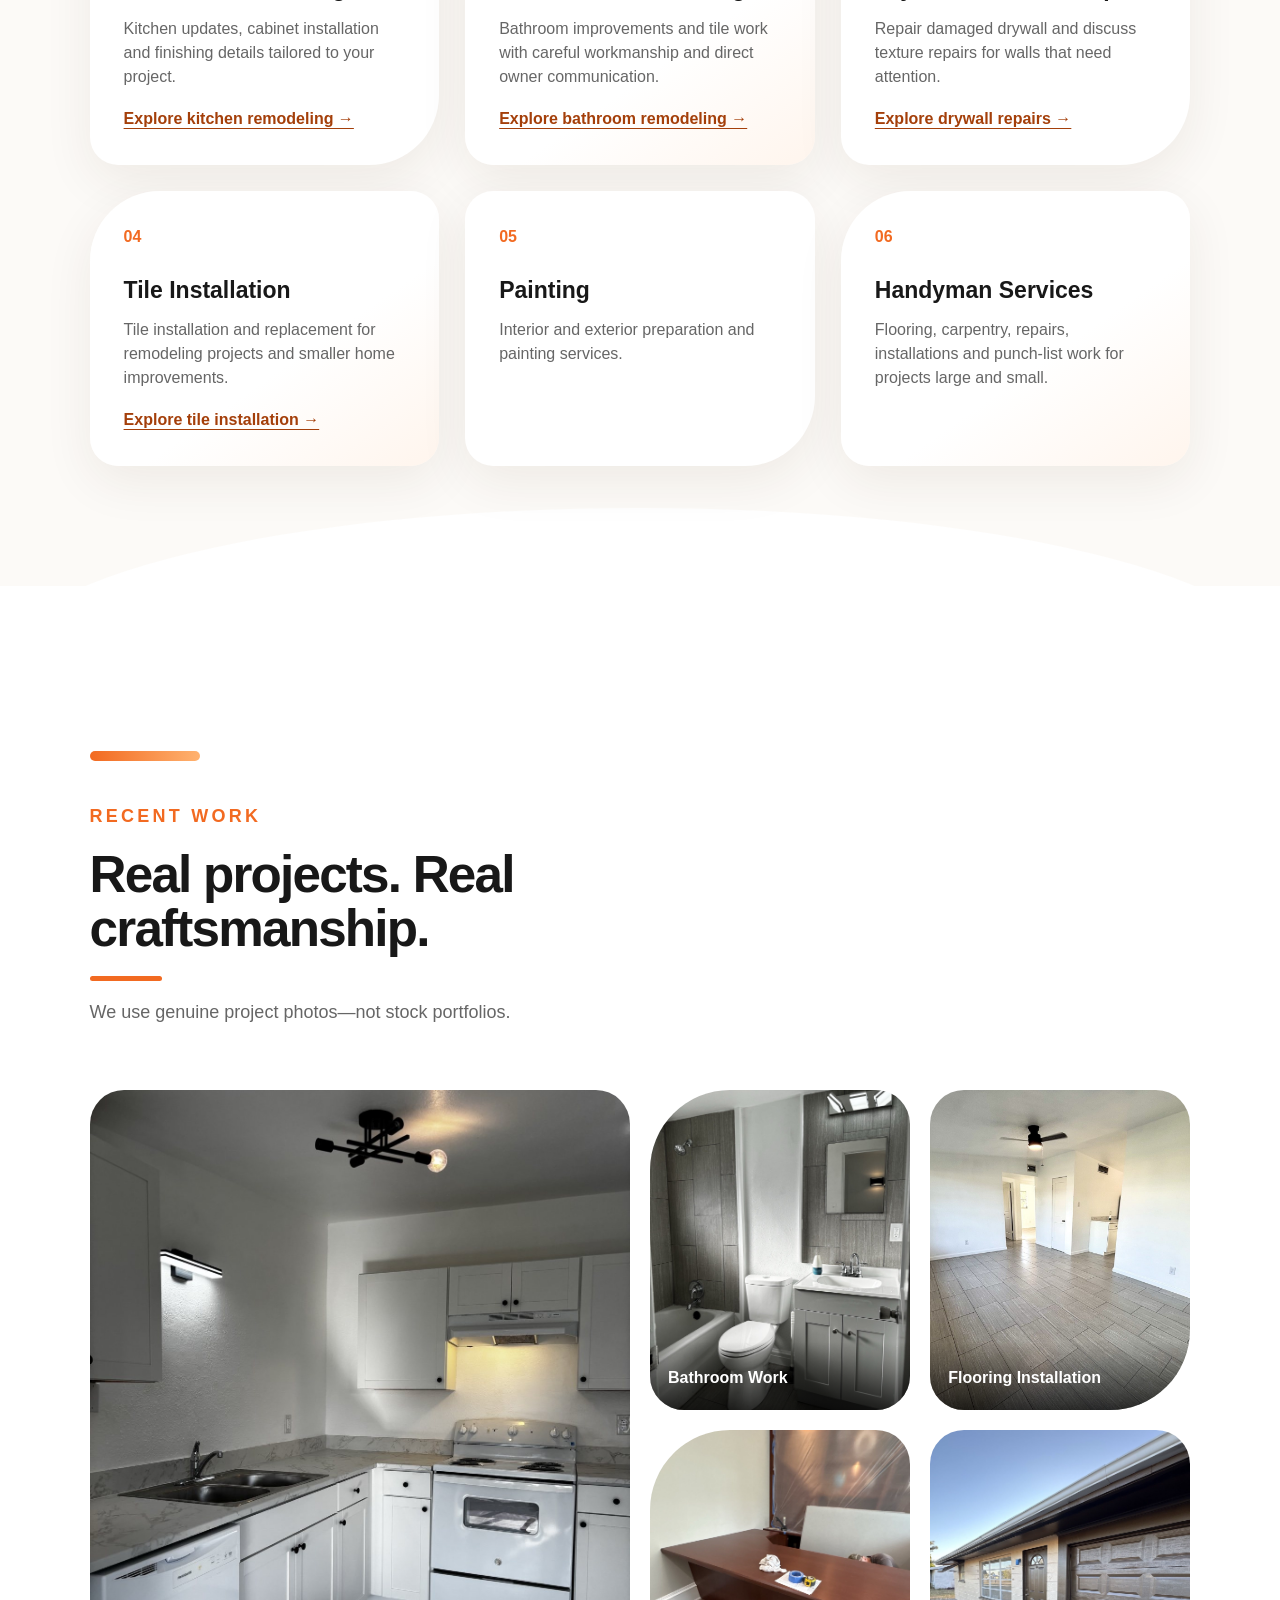
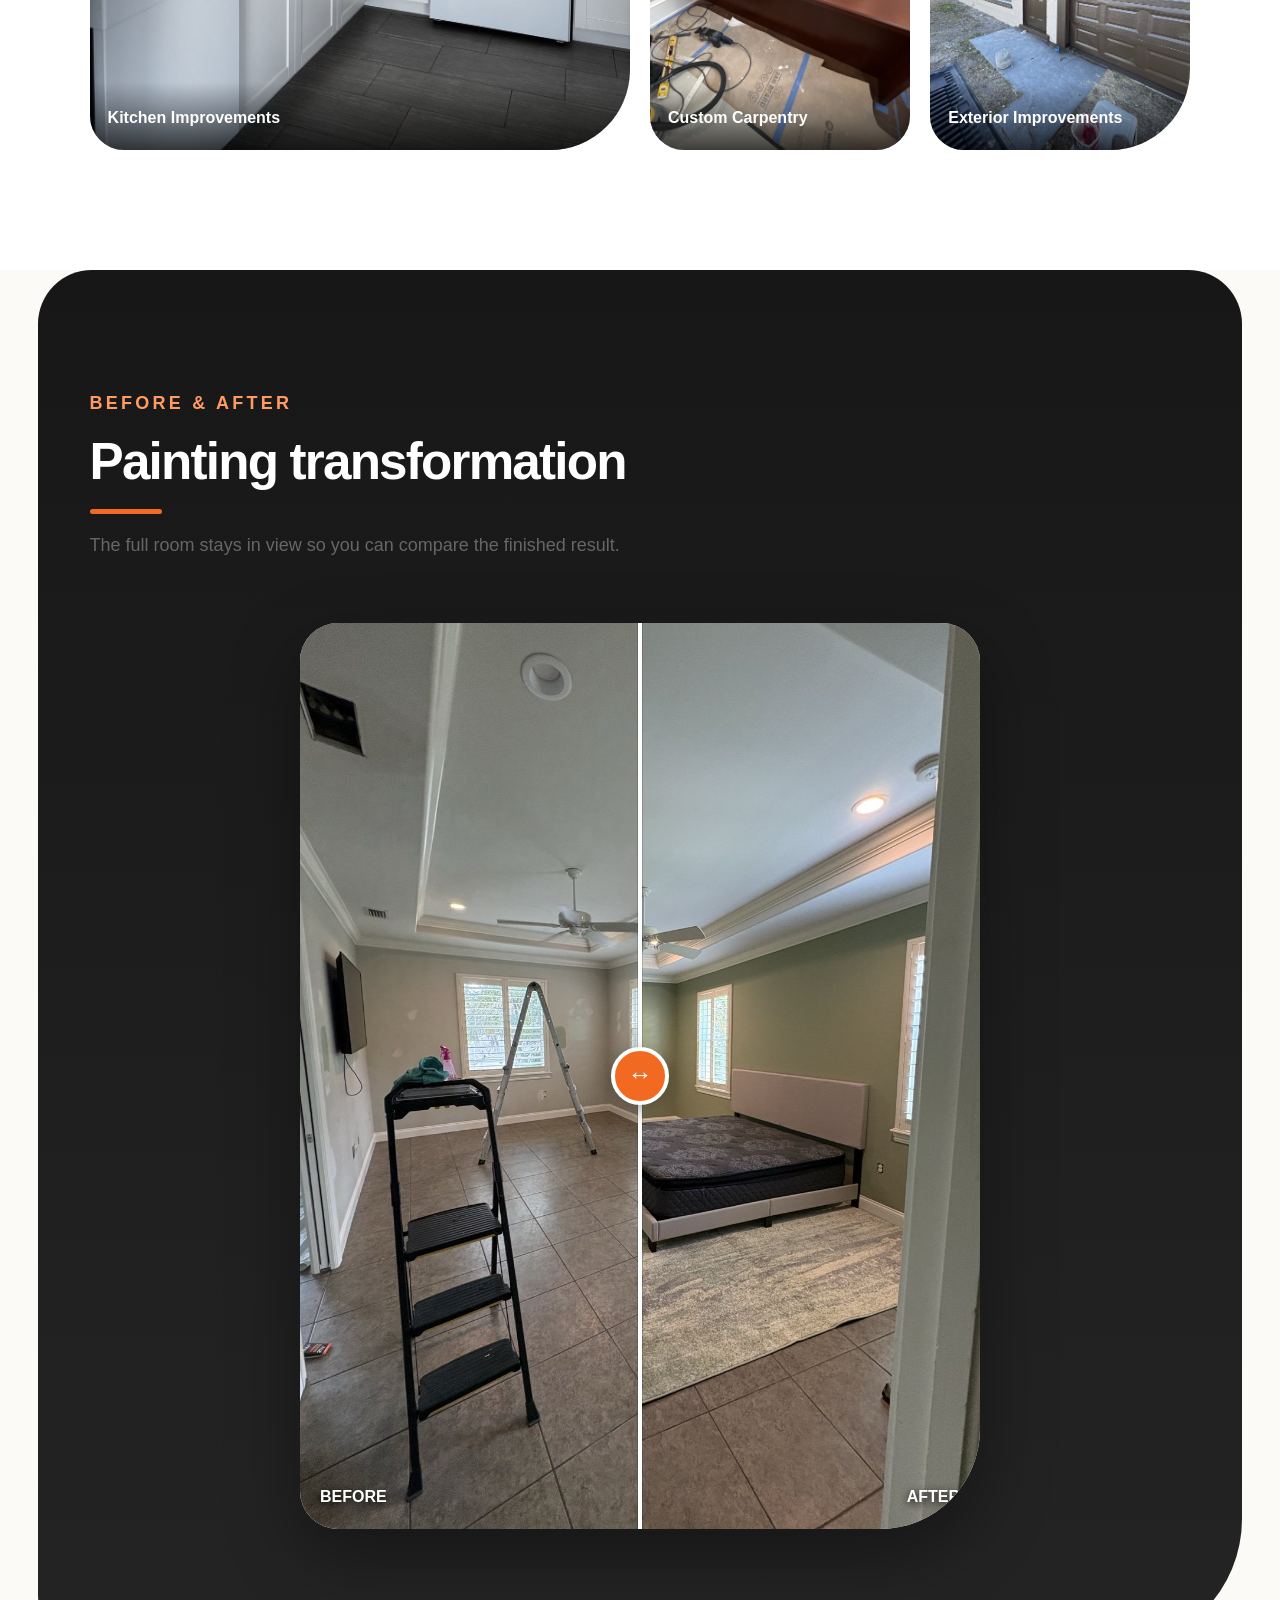
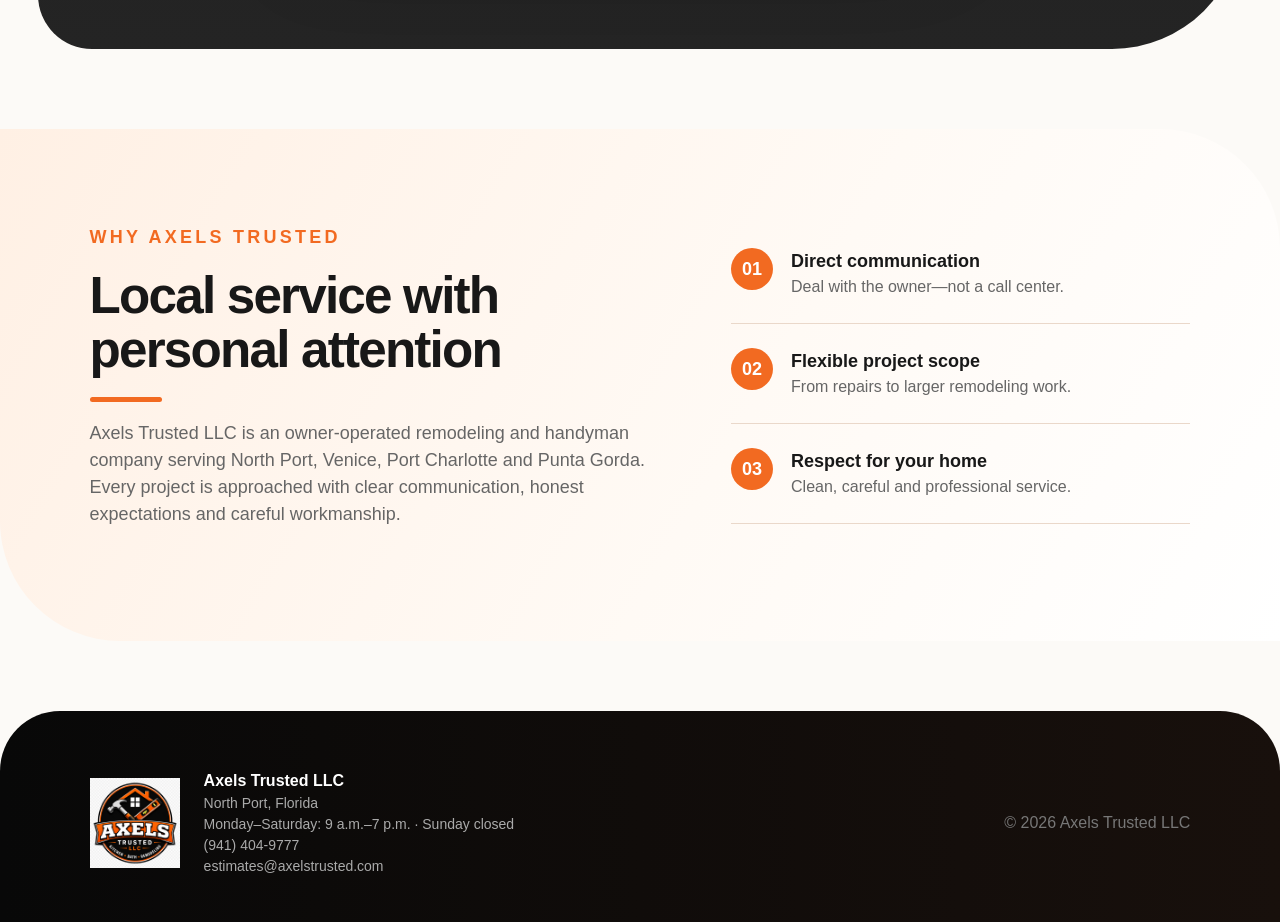
==== commit 403eb31f: "Publish flowing homepage redesign Move estimate form to the top, improve responsive flow, fix painti" ====
--- a/index.html
+++ b/index.html
@@ -1,14 +1,6 @@
 <!doctype html>
 <html lang="en">
 <head>
-<!-- Google tag (gtag.js) -->
-<script async src="https://www.googletagmanager.com/gtag/js?id=G-YHCWXWHT61"></script>
-<script>
-  window.dataLayer = window.dataLayer || [];
-  function gtag(){dataLayer.push(arguments);}
-  gtag('js', new Date());
-  gtag('config', 'G-YHCWXWHT61');
-</script>
 <meta name="google-site-verification" content="f1VU6o5qvRijaelsxvOmMMWU1-Njx1AepR5kY4Y2hSY">
 <meta charset="utf-8"><meta name="viewport" content="width=device-width,initial-scale=1">
 <title>Kitchen &amp; Bathroom Remodeling in North Port | Axel's Trusted LLC</title>
@@ -20,7 +12,7 @@
 <script type="application/ld+json">{"@context": "https://schema.org", "@type": "HomeAndConstructionBusiness", "@id": "https://axelstrusted.com/#business", "name": "Axel's Trusted LLC", "url": "https://axelstrusted.com/", "telephone": "+1-941-404-9777", "email": "estimates@axelstrusted.com", "areaServed": [{"@type": "City", "name": "North Port"}, {"@type": "City", "name": "Venice"}, {"@type": "City", "name": "Port Charlotte"}, {"@type": "City", "name": "Punta Gorda"}], "openingHoursSpecification": [{"@type": "OpeningHoursSpecification", "dayOfWeek": ["Monday", "Tuesday", "Wednesday", "Thursday", "Friday", "Saturday"], "opens": "09:00", "closes": "19:00"}]}</script>
 <link rel="stylesheet" href="styles.css">
 </head>
-<body>
+<body class="home-page">
 <header class="site-header">
   <a class="brand" href="#top"><img src="images/logo.png" alt="Axels Trusted LLC" width="400" height="400" decoding="async"><span>Axels Trusted LLC</span></a>
   <button class="menu" aria-label="Open menu">☰</button>
@@ -31,12 +23,44 @@
 <main id="top">
 <section class="hero">
   <div class="hero-overlay"></div>
-  <div class="hero-content">
-    <p class="eyebrow">North Port • Venice • Port Charlotte</p>
-    <h1>Kitchen &amp; Bathroom Remodeling<br>in North Port, FL</h1>
-    <p class="hero-copy">Kitchen and bathroom remodeling, drywall and texture repair, and tile installation from a local owner-operated company. Serving North Port, Venice, Port Charlotte and Punta Gorda.</p>
-    <div class="hero-actions"><a class="btn primary" href="#estimate">Get a Free Estimate</a><a class="btn secondary" href="tel:+19414049777">Call Now</a></div>
-    <div class="hero-proof"><span>✓ Free estimates</span><span>✓ Owner operated</span><span>✓ Local service</span></div>
+  <div class="hero-shell">
+    <div class="hero-content">
+      <p class="eyebrow">North Port • Venice • Port Charlotte</p>
+      <h1>Kitchen &amp; Bathroom Remodeling<br>in North Port, FL</h1>
+      <p class="hero-copy">Kitchen and bathroom remodeling, drywall and texture repair, and tile installation from a local owner-operated company. Serving North Port, Venice, Port Charlotte and Punta Gorda.</p>
+      <div class="hero-actions"><a class="btn primary" href="#estimate">Start Your Estimate</a><a class="btn secondary" href="tel:+19414049777">Call Now</a></div>
+      <div class="hero-proof"><span>✓ Free estimates</span><span>✓ Owner operated</span><span>✓ Local service</span></div>
+    </div>
+    <section id="estimate" class="estimate-section estimate-top">
+      <div class="estimate-intro"><p class="eyebrow">Free estimate</p><h2>Tell us about your project</h2><p>Answer a few quick questions. Most requests take under a minute.</p><ul><li>No obligation</li><li>Fast local response</li></ul></div>
+      <form id="leadForm" action="https://formspree.io/f/mqerwokn" method="POST" class="form-card">
+        <div class="progress"><span id="progressBar"></span></div><p class="step-label" id="stepLabel">Step 1 of 4</p>
+        <section class="form-step active" data-step="1"><h3>What can we help with?</h3><div class="choices">
+          <label><input type="radio" name="service" value="Kitchen Remodeling" required><span>Kitchen Remodeling</span></label>
+          <label><input type="radio" name="service" value="Bathroom Remodeling"><span>Bathroom Remodeling</span></label>
+          <label><input type="radio" name="service" value="Drywall / Texture Repair"><span>Drywall / Texture Repair</span></label>
+      <label><input type="radio" name="service" value="Tile Installation"><span>Tile Installation</span></label>
+      <label><input type="radio" name="service" value="Flooring"><span>Flooring</span></label>
+          <label><input type="radio" name="service" value="Painting"><span>Painting</span></label>
+          <label><input type="radio" name="service" value="Carpentry"><span>Carpentry</span></label>
+          <label><input type="radio" name="service" value="Handyman / Other"><span>Handyman / Other</span></label>
+        </div></section>
+        <section class="form-step location-step" data-step="2"><h3>What city is the project in?</h3><p class="step-help">Choose your area so we can quickly confirm service availability.</p><div class="choices city-choices">
+          <label><input type="radio" name="city" value="North Port" required><span>North Port</span></label>
+          <label><input type="radio" name="city" value="Venice"><span>Venice</span></label>
+          <label><input type="radio" name="city" value="Port Charlotte"><span>Port Charlotte</span></label>
+          <label><input type="radio" name="city" value="Englewood"><span>Englewood</span></label>
+          <label><input type="radio" name="city" value="Sarasota"><span>Sarasota</span></label>
+          <label><input type="radio" name="city" value="Punta Gorda"><span>Punta Gorda</span></label>
+          <label class="other-city-choice"><input id="otherCityRadio" type="radio" name="city" value="Other"><span>Other nearby area</span></label>
+        </div><label class="field other-city-field" id="otherCityField">Type your city<input id="otherCityInput" name="other_city" autocomplete="address-level2" placeholder="Enter your city"></label></section>
+        <section class="form-step" data-step="3"><h3>Tell us a little about it</h3><label class="field">Project details<textarea id="projectDetails" name="message" rows="5" minlength="10" placeholder="What would you like completed?" required></textarea><small class="field-help" id="projectHelp">Please include at least a short sentence about the work.</small></label></section>
+        <section class="form-step" data-step="4"><h3>How should we contact you?</h3><div class="field-row"><label class="field">Name<input id="nameInput" name="name" autocomplete="name" minlength="2" required><small class="field-help" id="nameHelp">Enter your name using letters.</small></label><label class="field">Phone<input id="phoneInput" name="phone" type="tel" inputmode="numeric" autocomplete="tel" maxlength="14" pattern="[0-9()\-\s]{10,14}" placeholder="(941) 555-1234" required><small class="field-help" id="phoneHelp">Please include all 10 digits, including the area code.</small></label></div><label class="field">Email <small>(optional)</small><input id="emailInput" name="email" type="email" inputmode="email" autocomplete="email" placeholder="name@example.com"><small class="field-help" id="emailHelp">Example: name@example.com</small></label><label class="consent"><input id="consentInput" type="checkbox" required> I agree to be contacted about this estimate request.</label></section>
+        <div class="form-actions"><button type="button" class="btn back" id="backBtn">Back</button><button type="button" class="btn primary" id="nextBtn">Next</button><button type="submit" class="btn primary" id="submitBtn">Request Free Estimate</button></div>
+        <p class="form-note">Your information is only used to respond to your project request.</p>
+        <div class="success" id="success"><div>✓</div><h3>Estimate request sent!</h3><p>Thank you. We’ll be in touch as soon as possible.</p><a href="tel:+19414049777">Call (941) 404-9777</a></div>
+      </form>
+    </section>
   </div>
 </section>
 
@@ -70,10 +94,10 @@
 </section>
 
 <section class="section transformation">
-  <div class="section-heading left"><p class="eyebrow dark">Before & after</p><h2>See the difference</h2></div>
+  <div class="section-heading left"><p class="eyebrow dark">Before & after</p><h2>Painting transformation</h2><p>The full room stays in view so you can compare the finished result.</p></div>
   <div class="compare" id="compare">
-    <img src="images/bedroom-after.jpg" alt="Bedroom after renovation" width="1152" height="1536" decoding="async" loading="lazy">
-    <div class="before"><img src="images/bedroom-before.jpg" alt="Bedroom before renovation" width="1152" height="1536" decoding="async" loading="lazy"></div>
+    <img src="images/bedroom-after.jpg" alt="Room after painting" width="1152" height="1536" decoding="async" loading="lazy">
+    <div class="before"><img src="images/bedroom-before.jpg" alt="Room before painting" width="1152" height="1536" decoding="async" loading="lazy"></div>
     <div class="slider-line" aria-hidden="true"><div class="slider-grabber"><span>↔</span></div></div>
     <input aria-label="Drag to compare before and after" type="range" min="0" max="100" value="50">
     <div class="labels"><span>Before</span><span>After</span></div>
@@ -85,36 +109,6 @@
   <div class="about-points"><div><b>01</b><span><strong>Direct communication</strong>Deal with the owner—not a call center.</span></div><div><b>02</b><span><strong>Flexible project scope</strong>From repairs to larger remodeling work.</span></div><div><b>03</b><span><strong>Respect for your home</strong>Clean, careful and professional service.</span></div></div>
 </section>
 
-<section id="estimate" class="estimate-section">
-  <div class="estimate-intro"><p class="eyebrow">Free estimate</p><h2>Tell us about your project</h2><p>Answer a few quick questions. Most requests can be completed in under a minute.</p><ul><li>No obligation</li><li>No spam</li><li>Fast local response</li></ul></div>
-  <form id="leadForm" action="https://formspree.io/f/mqerwokn" method="POST" class="form-card">
-    <div class="progress"><span id="progressBar"></span></div><p class="step-label" id="stepLabel">Step 1 of 4</p>
-    <section class="form-step active" data-step="1"><h3>What can we help with?</h3><div class="choices">
-      <label><input type="radio" name="service" value="Kitchen Remodeling" required><span>Kitchen Remodeling</span></label>
-      <label><input type="radio" name="service" value="Bathroom Remodeling"><span>Bathroom Remodeling</span></label>
-      <label><input type="radio" name="service" value="Drywall / Texture Repair"><span>Drywall / Texture Repair</span></label>
-      <label><input type="radio" name="service" value="Tile Installation"><span>Tile Installation</span></label>
-      <label><input type="radio" name="service" value="Flooring"><span>Flooring</span></label>
-      <label><input type="radio" name="service" value="Painting"><span>Painting</span></label>
-      <label><input type="radio" name="service" value="Carpentry"><span>Carpentry</span></label>
-      <label><input type="radio" name="service" value="Handyman / Other"><span>Handyman / Other</span></label>
-    </div></section>
-    <section class="form-step location-step" data-step="2"><h3>What city is the project in?</h3><p class="step-help">Choose your area so we can quickly confirm service availability.</p><div class="choices city-choices">
-      <label><input type="radio" name="city" value="North Port" required><span>North Port</span></label>
-      <label><input type="radio" name="city" value="Venice"><span>Venice</span></label>
-      <label><input type="radio" name="city" value="Port Charlotte"><span>Port Charlotte</span></label>
-      <label><input type="radio" name="city" value="Englewood"><span>Englewood</span></label>
-      <label><input type="radio" name="city" value="Sarasota"><span>Sarasota</span></label>
-      <label><input type="radio" name="city" value="Punta Gorda"><span>Punta Gorda</span></label>
-      <label class="other-city-choice"><input id="otherCityRadio" type="radio" name="city" value="Other"><span>Other nearby area</span></label>
-    </div><label class="field other-city-field" id="otherCityField">Type your city<input id="otherCityInput" name="other_city" autocomplete="address-level2" placeholder="Enter your city"></label></section>
-    <section class="form-step" data-step="3"><h3>Tell us a little about it</h3><label class="field">Project details<textarea id="projectDetails" name="message" rows="5" minlength="10" placeholder="What would you like completed?" required></textarea><small class="field-help" id="projectHelp">Please include at least a short sentence about the work.</small></label></section>
-    <section class="form-step" data-step="4"><h3>How should we contact you?</h3><div class="field-row"><label class="field">Name<input id="nameInput" name="name" autocomplete="name" minlength="2" required><small class="field-help" id="nameHelp">Enter your name using letters.</small></label><label class="field">Phone<input id="phoneInput" name="phone" type="tel" inputmode="numeric" autocomplete="tel" maxlength="14" pattern="[0-9()\-\s]{10,14}" placeholder="(941) 555-1234" required><small class="field-help" id="phoneHelp">Please include all 10 digits, including the area code.</small></label></div><label class="field">Email <small>(optional)</small><input id="emailInput" name="email" type="email" inputmode="email" autocomplete="email" placeholder="name@example.com"><small class="field-help" id="emailHelp">Example: name@example.com</small></label><label class="consent"><input id="consentInput" type="checkbox" required> I agree to be contacted about this estimate request.</label></section>
-    <div class="form-actions"><button type="button" class="btn back" id="backBtn">Back</button><button type="button" class="btn primary" id="nextBtn">Next</button><button type="submit" class="btn primary" id="submitBtn">Request Free Estimate</button></div>
-    <p class="form-note">Your information is only used to respond to your project request.</p>
-    <div class="success" id="success"><div>✓</div><h3>Estimate request sent!</h3><p>Thank you. We’ll be in touch as soon as possible.</p><a href="tel:+19414049777">Call (941) 404-9777</a></div>
-  </form>
-</section>
 </main>
 
 <footer><img src="images/logo.png" alt="Axels Trusted LLC" width="400" height="400" decoding="async"><div><strong>Axels Trusted LLC</strong><span>North Port, Florida</span><span>Monday–Saturday: 9 a.m.–7 p.m. · Sunday closed</span><a href="tel:+19414049777">(941) 404-9777</a><a href="mailto:estimates@axelstrusted.com">estimates@axelstrusted.com</a></div><p>© 2026 Axels Trusted LLC</p></footer>
--- a/styles.css
+++ b/styles.css
@@ -60,6 +60,66 @@
 .form-card .form-step h3{color:#2a160c}
 @media(max-width:900px){.hero-content{margin-left:0;border-left:4px solid var(--orange);padding-left:24px}.work-section:before{margin-bottom:28px}}
 @media(max-width:560px){.city-choices{grid-template-columns:1fr}.other-city-choice{grid-column:auto}.hero-content:before{font-size:9px;letter-spacing:.08em}.section-heading h2:after,.about h2:after,.estimate-intro h2:after{width:56px}}
+
+/* V7 flowing homepage */
+.home-page{background:#fcfaf7;font-family:"Segoe UI",Arial,Helvetica,sans-serif}
+.home-page .site-header{height:76px;background:rgba(255,255,255,.88);border-bottom:0;box-shadow:0 8px 35px rgba(37,22,12,.08)}
+.home-page .header-call,.home-page .btn{border-radius:999px}
+.home-page .hero{min-height:780px;display:block;padding:56px 5vw 104px;background-position:center;overflow:hidden}
+.home-page .hero:after{content:"";position:absolute;left:-5%;right:-5%;bottom:-62px;height:130px;background:#fcfaf7;border-radius:50% 50% 0 0/100% 100% 0 0;z-index:1}
+.home-page .hero-overlay{background:linear-gradient(100deg,rgba(10,8,7,.91) 0%,rgba(25,15,10,.76) 48%,rgba(15,10,7,.48) 100%)}
+.home-page .hero-shell{position:relative;z-index:2;max-width:1420px;margin:0 auto;display:grid;grid-template-columns:minmax(0,.88fr) minmax(520px,1.12fr);gap:clamp(38px,5vw,84px);align-items:center}
+.home-page .hero-content{max-width:690px;margin:0;padding:42px 0;border:0}
+.home-page .hero-content:before{margin-bottom:24px;background:rgba(242,106,33,.14);border-color:rgba(255,170,110,.45)}
+.home-page .hero h1{font-size:clamp(46px,5vw,74px);line-height:1.02;text-wrap:balance}
+.home-page .hero-copy{font-size:19px;line-height:1.7;max-width:590px}
+.home-page .hero-actions{margin-top:30px}
+.home-page .hero-proof{flex-wrap:wrap;gap:12px 20px}
+.home-page .estimate-section.estimate-top{display:block;padding:0;background:none;color:var(--ink)}
+.home-page .estimate-top .estimate-intro{padding:0 10px 15px;border:0;background:none;color:#fff}
+.home-page .estimate-top .estimate-intro .eyebrow{margin-bottom:9px}
+.home-page .estimate-top .estimate-intro h2{font-size:clamp(27px,2.5vw,38px);margin-bottom:8px}
+.home-page .estimate-top .estimate-intro h2:after{display:none}
+.home-page .estimate-top .estimate-intro p{margin:0;color:#ded7d2;font-size:15px}
+.home-page .estimate-top .estimate-intro ul{display:flex;gap:18px;margin:10px 0 0;font-size:13px;color:#eee}
+.home-page .form-card{min-height:0;padding:27px 30px 24px;border:1px solid rgba(255,255,255,.7);border-top:0;border-radius:28px 28px 70px 28px;box-shadow:0 30px 80px rgba(0,0,0,.34),inset 0 1px 0 #fff}
+.home-page .form-card .form-step h3{font-size:26px;margin:18px 0}
+.home-page .choices{gap:9px}
+.home-page .choices span{padding:13px 15px;border:1px solid #e8e2dc;border-radius:16px;font-size:14px;transition:.2s ease}
+.home-page .choices span:hover{border-color:#f6a679;transform:translateY(-1px);box-shadow:0 8px 20px rgba(72,35,12,.07)}
+.home-page .city-choices span{display:flex;align-items:center;gap:11px;padding-left:15px}
+.home-page .city-choices span:before{content:"";position:static;width:10px;height:10px;flex:0 0 10px;border-radius:50%;background:var(--orange);box-shadow:0 0 0 4px var(--orange-soft);transform:none}
+.home-page .form-actions{margin-top:20px}
+.home-page .trust-strip{position:relative;z-index:3;max-width:none;margin:0;padding:30px 7vw 18px;border-radius:0;background:#fcfaf7;color:var(--ink);box-shadow:none}
+.home-page .trust-strip div{position:relative;padding:12px 20px 12px 48px;border-left:0;border-top:1px solid #e5d8ce}
+.home-page .trust-strip div:before{content:'✓';position:absolute;left:14px;top:15px;width:24px;height:24px;display:grid;place-items:center;border-radius:50%;background:var(--orange);color:#fff;font-size:13px;font-weight:900}
+.home-page .trust-strip span{color:var(--muted)}
+.home-page .section{padding:120px 7vw}
+.home-page .services{position:relative;background:#fcfaf7}
+.home-page .services:after{content:"";position:absolute;left:0;right:0;bottom:-78px;height:156px;background:#fff;border-radius:50% 50% 0 0/100% 100% 0 0;z-index:0}
+.home-page .services>*{position:relative;z-index:1}
+.home-page .section-heading{margin-bottom:64px}
+.home-page .service-grid{gap:26px}
+.home-page .service-grid article{min-height:240px;padding:34px;border:0;border-top:0;border-radius:28px 28px 70px 28px;background:#fff;box-shadow:0 16px 50px rgba(64,39,20,.075)}
+.home-page .service-grid article:nth-child(even){border-radius:70px 28px 28px 28px;background:linear-gradient(145deg,#fff 60%,#fff5ed)}
+.home-page .service-grid article:hover{transform:translateY(-7px);box-shadow:0 24px 60px rgba(64,39,20,.13)}
+.home-page .service-grid h3{margin:24px 0 11px}
+.home-page .work-section{padding-top:165px;background:#fff}
+.home-page .gallery{gap:20px;grid-auto-rows:320px}
+.home-page .gallery figure{border:0;border-radius:34px 34px 80px 34px;box-shadow:none}
+.home-page .gallery figure:nth-child(even){border-radius:80px 34px 34px 34px}
+.home-page .transformation{margin:0 3vw;border-radius:54px 54px 130px 54px;padding-left:4vw;padding-right:4vw;overflow:hidden}
+.home-page .compare{width:100%;max-width:680px;height:auto;min-height:0;aspect-ratio:3/4;border:0;border-radius:38px 38px 100px 38px;box-shadow:0 28px 70px rgba(0,0,0,.36)}
+.home-page .compare>img,.home-page .before img{object-fit:cover;object-position:center}
+.home-page .before img{width:680px}
+.home-page .about{margin-top:80px;padding-top:95px;padding-bottom:95px;border:0;border-radius:0 120px 0 120px;background:linear-gradient(120deg,#fff0e4 0%,#fffaf5 58%,#fff 100%)}
+.home-page .about-points{gap:0}
+.home-page .about-points>div{padding:24px 0;border:0;border-bottom:1px solid #ead8ca;border-radius:0;background:transparent}
+.home-page footer{margin-top:70px;border:0;border-radius:60px 60px 0 0;padding-top:58px}
+@media(max-width:1100px){.home-page .hero{padding:46px 28px 96px}.home-page .hero-shell{grid-template-columns:.8fr 1.2fr;gap:28px}.home-page .hero h1{font-size:44px}.home-page .form-card{padding:24px}.home-page .choices span{padding:12px;font-size:13px}.home-page .service-grid{grid-template-columns:repeat(2,1fr)}}
+@media(max-width:820px){.home-page .hero{padding:38px 22px 100px}.home-page .hero-shell{grid-template-columns:1fr;gap:14px}.home-page .estimate-top{order:-1}.home-page .hero-content{padding:28px 4px 18px}.home-page .hero h1{font-size:clamp(42px,10vw,62px)}.home-page .hero-copy{font-size:17px}.home-page .estimate-top .estimate-intro{padding-left:4px}.home-page .trust-strip{margin-top:-55px}.home-page .service-grid{grid-template-columns:1fr}.home-page .transformation{margin:0 14px;border-radius:38px 38px 90px 38px}.home-page .about{margin-top:55px;border-radius:0 70px 0 70px}}
+@media(min-width:561px) and (max-width:900px){.home-page .trust-strip{grid-template-columns:repeat(3,1fr);gap:10px;margin:0;padding:24px 24px 10px}.home-page .trust-strip div{padding:38px 8px 10px;border:0;text-align:center}.home-page .trust-strip div:before{left:50%;top:5px;transform:translateX(-50%)}.home-page .trust-strip strong{font-size:13px;line-height:1.25}.home-page .trust-strip span{display:none}.home-page .services{padding-top:55px}}
+@media(max-width:560px){.home-page .hero{padding:24px 16px 70px}.home-page .hero:after{bottom:-88px}.home-page .hero-content{padding:38px 4px 12px}.home-page .hero-content:before{display:none}.home-page .hero-content .eyebrow{margin-bottom:12px;font-size:10px}.home-page .hero h1{font-size:34px;line-height:1.06;margin-bottom:16px}.home-page .hero h1 br{display:none}.home-page .hero-copy{font-size:15px;line-height:1.6;margin-bottom:20px}.home-page .hero-actions{margin-top:18px}.home-page .hero-actions .btn{width:auto;flex:1;min-width:135px;padding:13px 15px}.home-page .hero-proof{font-size:11px;gap:7px 12px;margin-top:20px}.home-page .form-card{padding:22px 16px;border-radius:22px 22px 52px 22px}.home-page .choices{grid-template-columns:1fr 1fr}.home-page .choices span{padding:11px 10px;font-size:12px}.home-page .city-choices{grid-template-columns:1fr 1fr}.home-page .city-choices span{padding-left:12px}.home-page .city-choices span:before{transform:none}.home-page .other-city-choice{grid-column:1/-1}.home-page .trust-strip{grid-template-columns:repeat(3,1fr);gap:5px;margin:0;padding:20px 12px 8px;background:#fcfaf7}.home-page .trust-strip div{padding:34px 4px 8px;border:0;text-align:center}.home-page .trust-strip div:before{left:50%;top:4px;transform:translateX(-50%);width:22px;height:22px;font-size:12px}.home-page .trust-strip strong{font-size:11px;line-height:1.25}.home-page .trust-strip span{display:none}.home-page .section{padding:78px 22px}.home-page .services{padding-top:42px}.home-page .services .section-heading{margin-bottom:36px;text-align:left}.home-page .services .section-heading h2:after{margin-left:0}.home-page .services .section-heading h2{font-size:32px}.home-page .service-grid article{min-height:0;border-radius:24px 24px 58px 24px}.home-page .gallery{gap:14px}.home-page .gallery figure,.home-page .gallery figure:nth-child(even){border-radius:24px 24px 58px 24px}.home-page .work-section{padding-top:125px}.home-page .before img{width:calc(100vw - 72px)}.home-page .about{padding-top:72px;padding-bottom:72px}.home-page footer{margin-top:45px;border-radius:40px 40px 0 0}}
 
 /* Local service pages and accessible navigation */
 .hero h1{font-size:clamp(38px,4.7vw,68px);line-height:1.08}.hero-content{max-width:1000px}
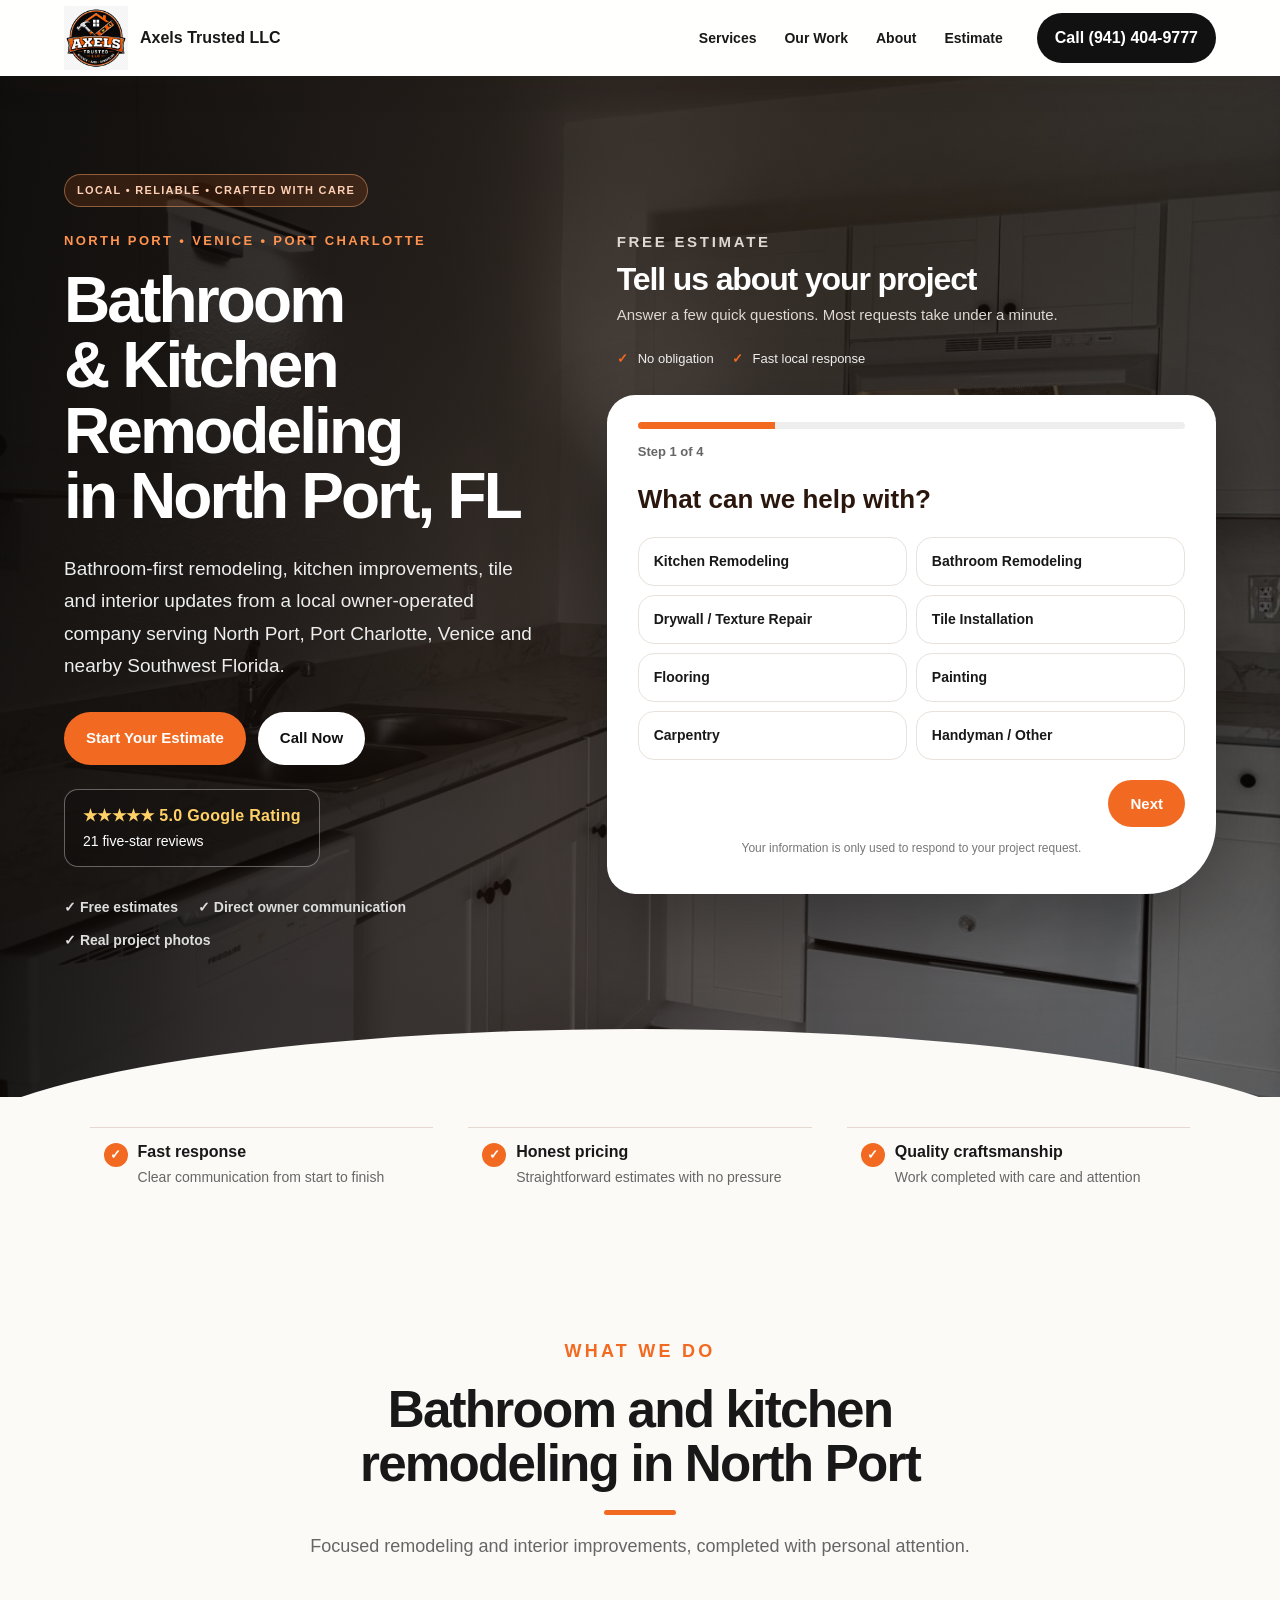
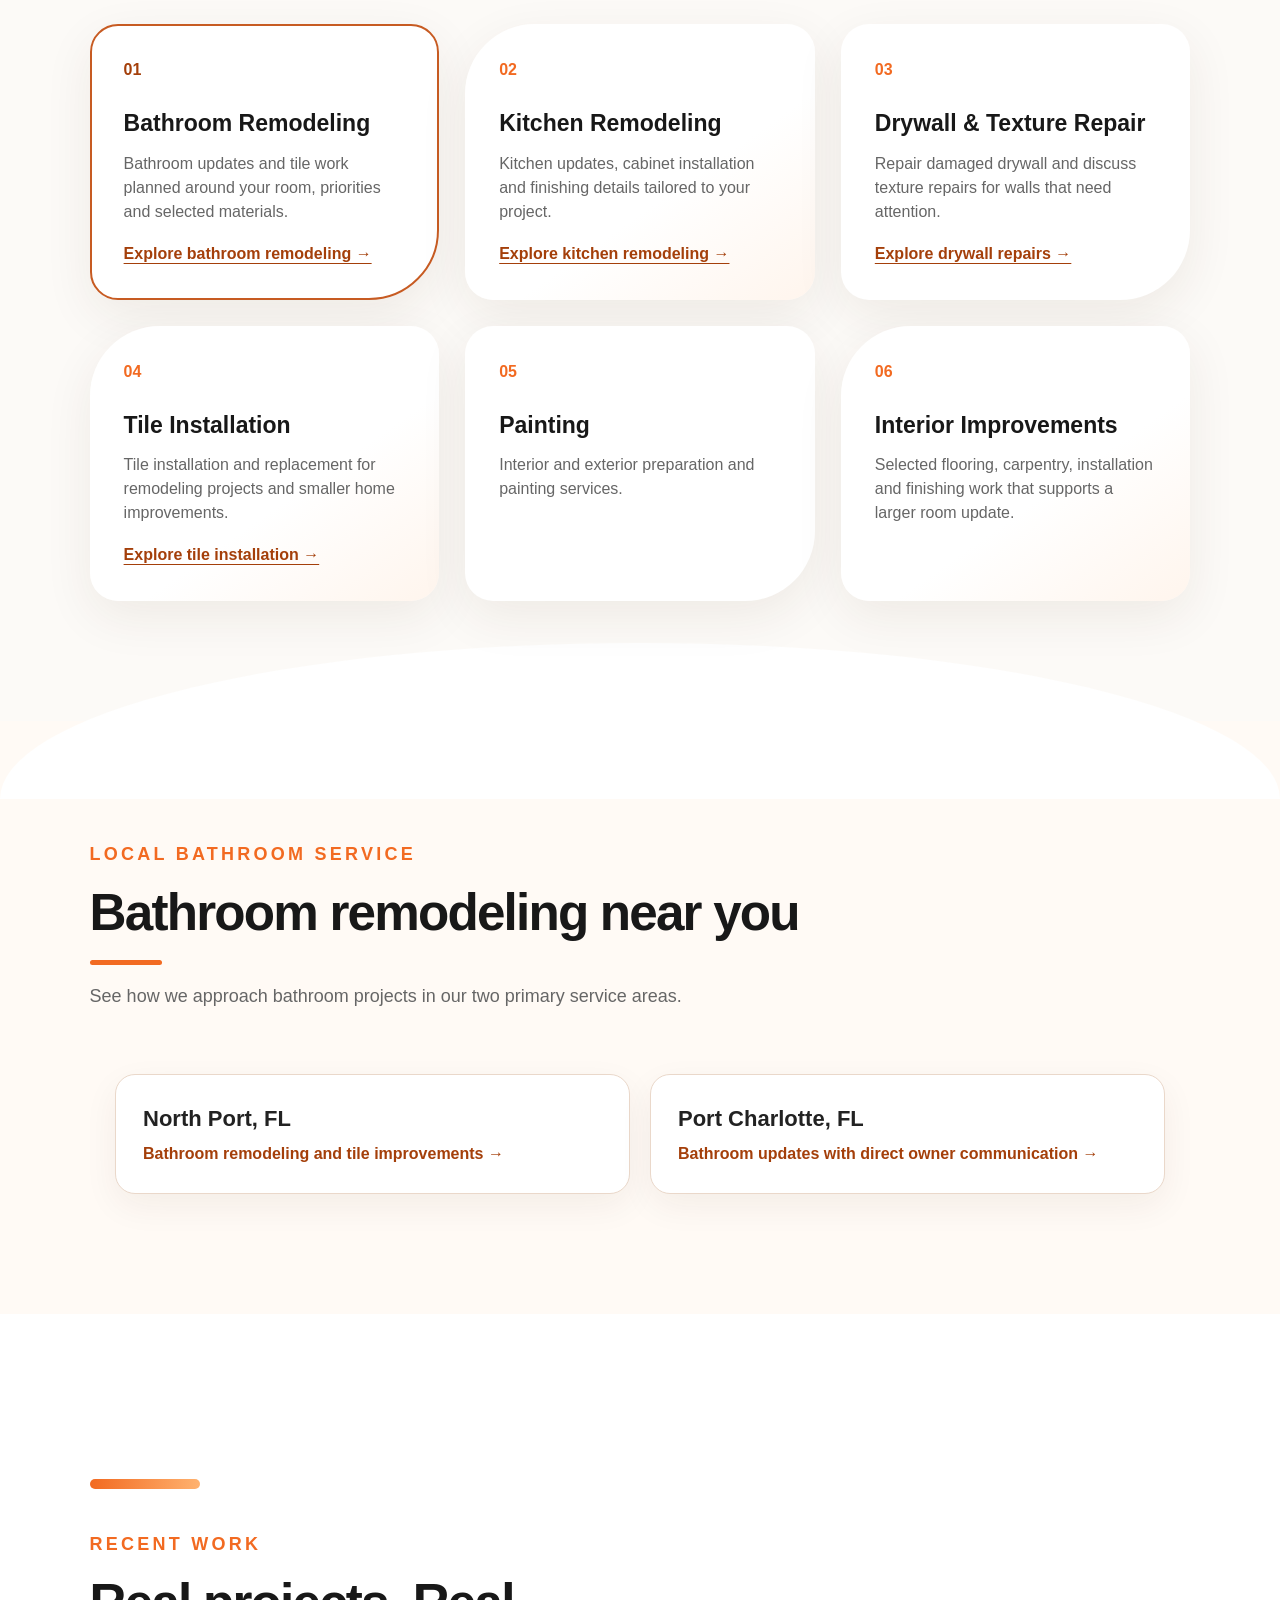
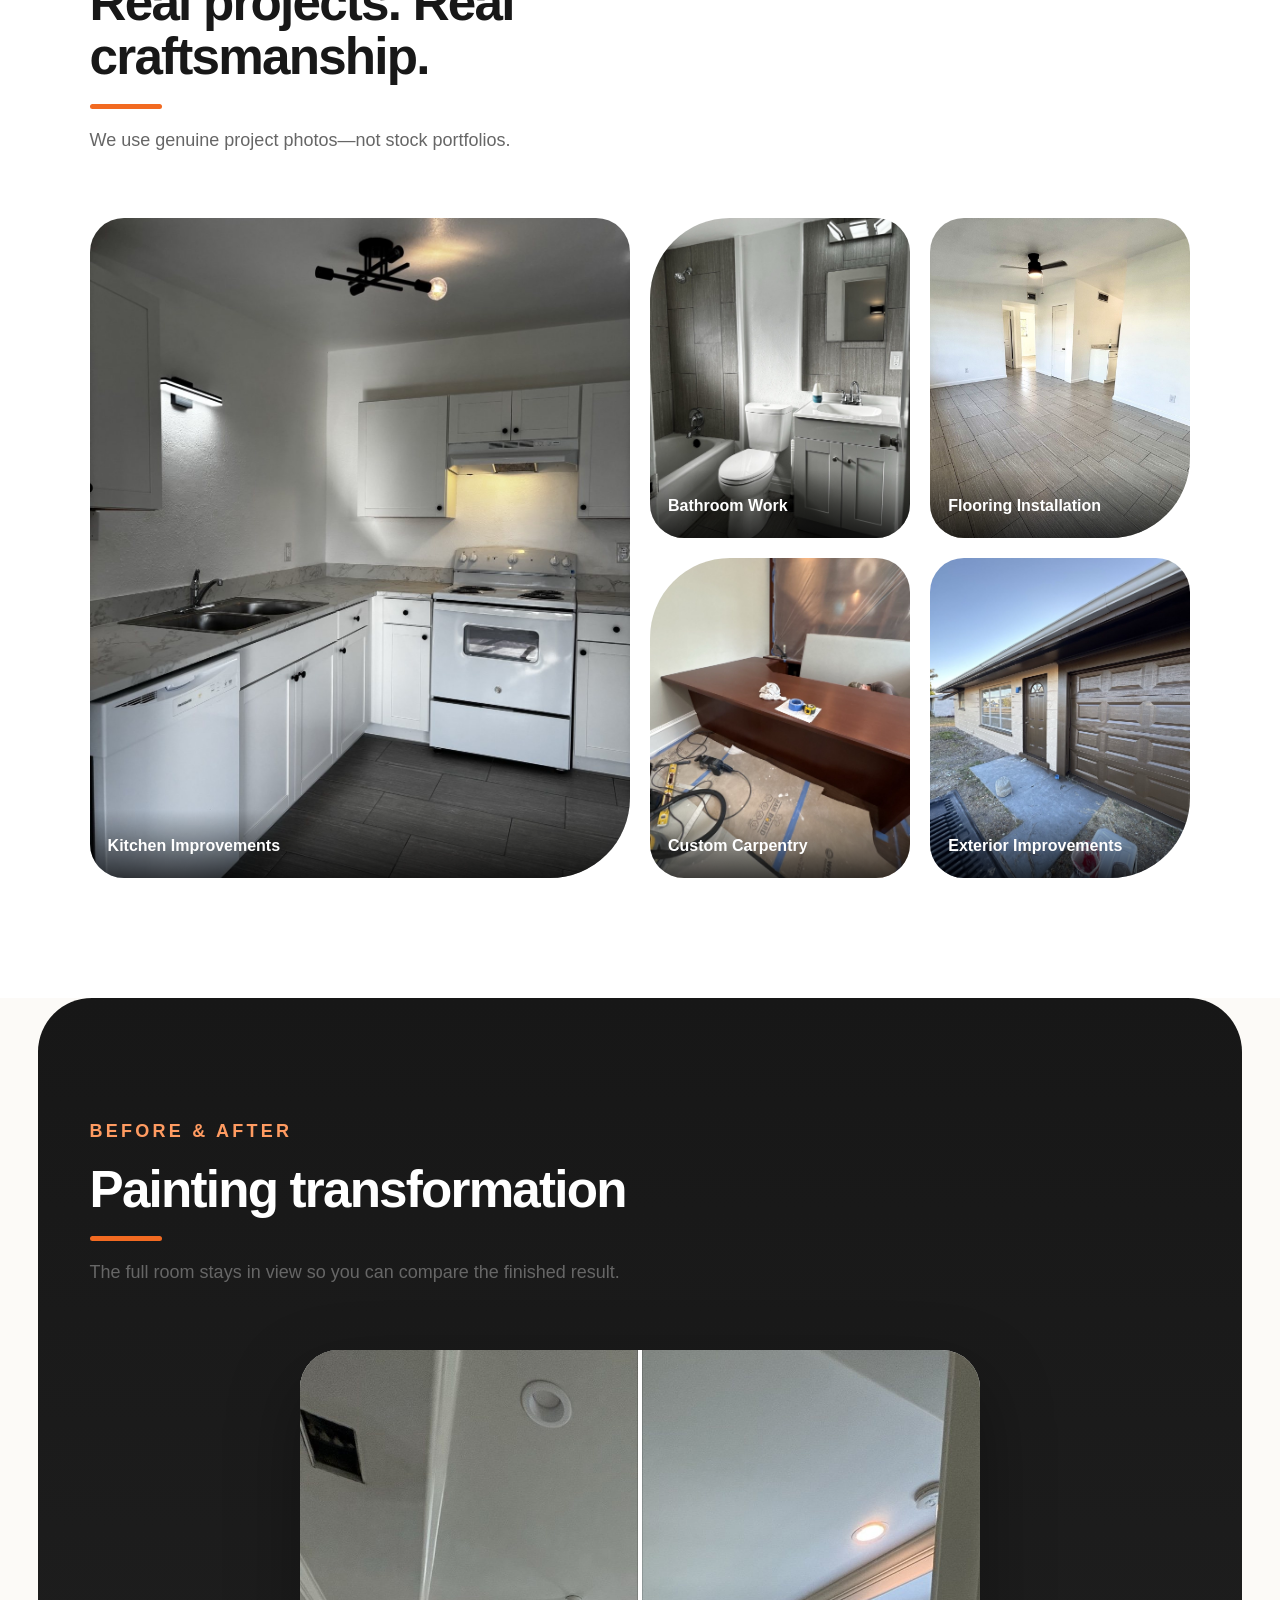
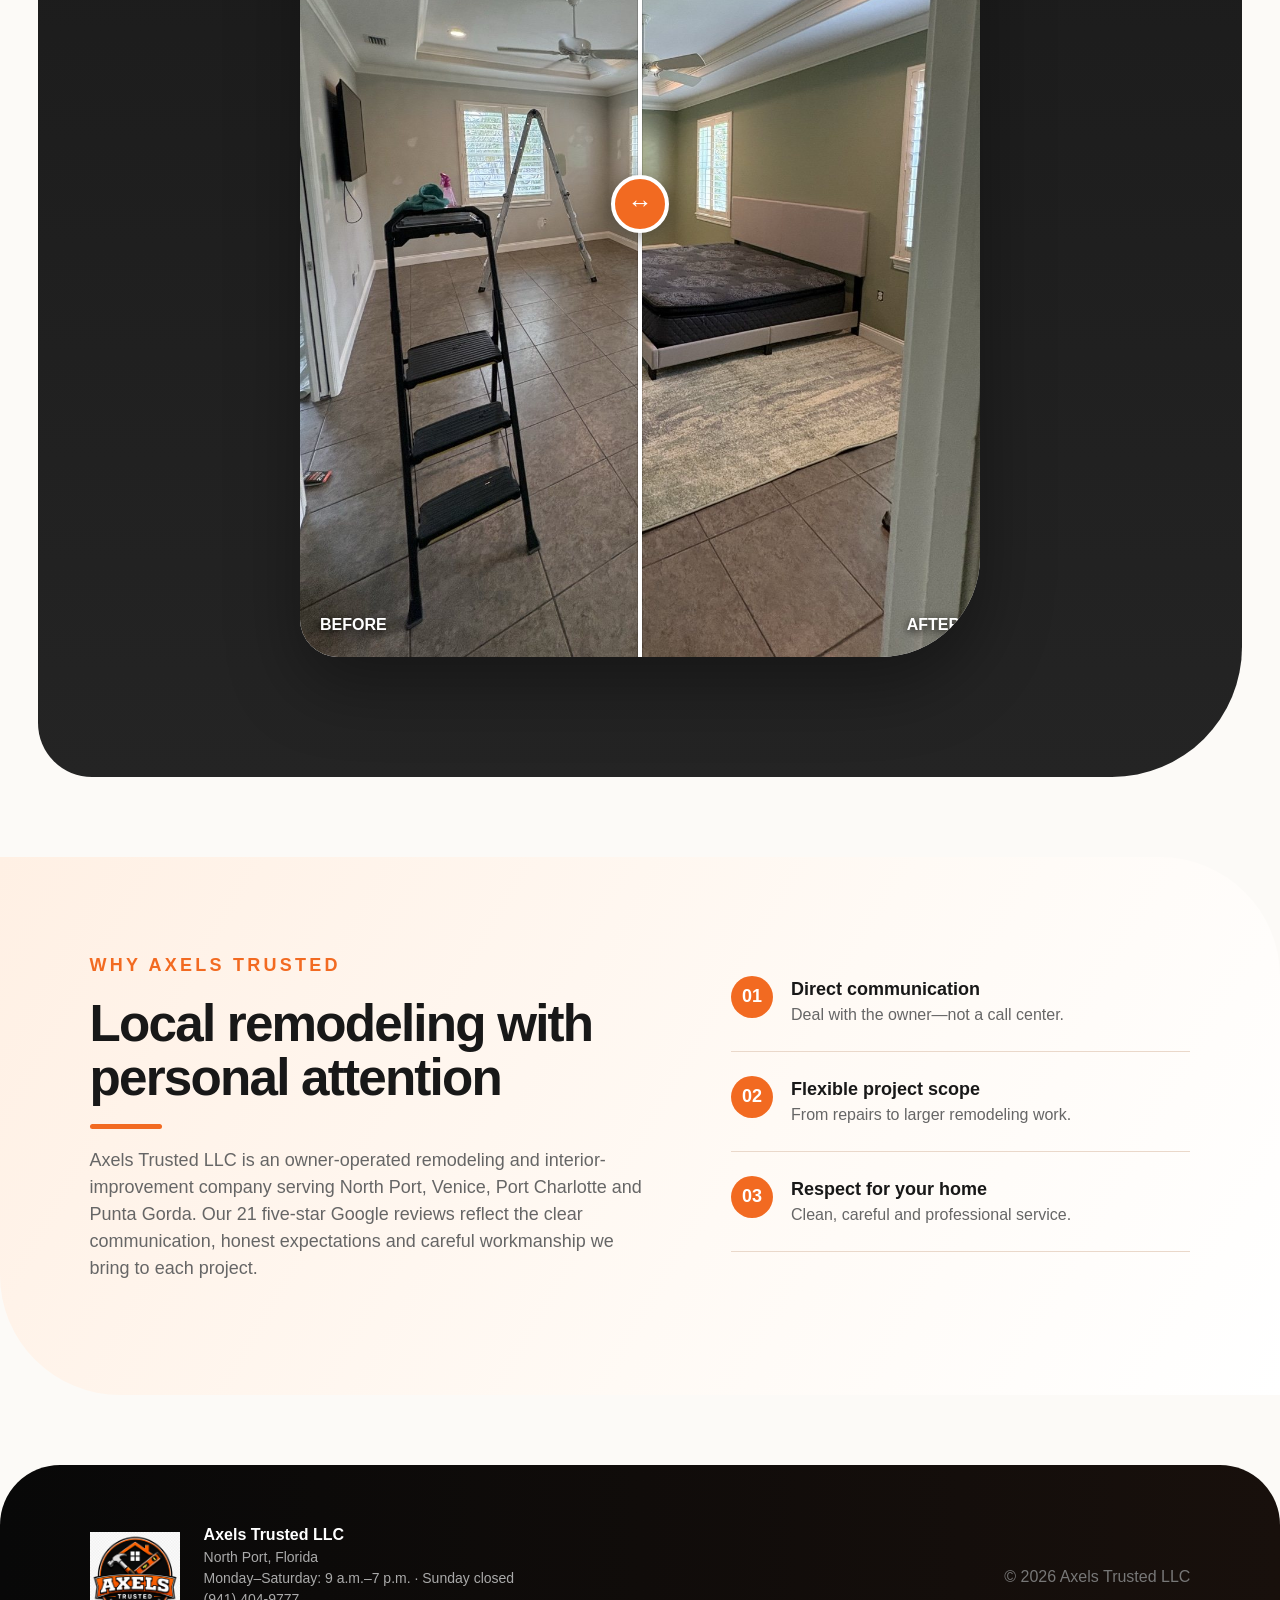
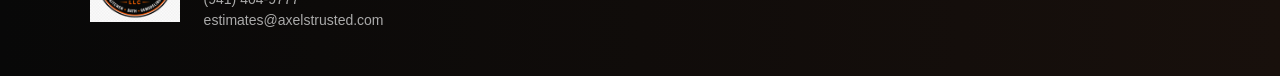
==== commit f080af92: "Refocus website on bathroom remodeling" ====
--- a/index.html
+++ b/index.html
@@ -1,7 +1,10 @@
 <!doctype html>
 <html lang="en">
-<head>
-<meta name="google-site-verification" content="f1VU6o5qvRijaelsxvOmMMWU1-Njx1AepR5kY4Y2hSY">
+<head>
+<!-- Google tag (gtag.js) -->
+<script async src="https://www.googletagmanager.com/gtag/js?id=G-YHCWXWHT61"></script>
+<script>window.dataLayer=window.dataLayer||[];function gtag(){dataLayer.push(arguments)}gtag('js',new Date());gtag('config','G-YHCWXWHT61');</script>
+<meta name="google-site-verification" content="f1VU6o5qvRijaelsxvOmMMWU1-Njx1AepR5kY4Y2hSY">
 <meta charset="utf-8"><meta name="viewport" content="width=device-width,initial-scale=1">
 <title>Kitchen &amp; Bathroom Remodeling in North Port | Axel's Trusted LLC</title>
 <meta name="description" content="Kitchen and bathroom remodeling, drywall and texture repair, and tile installation in North Port, Venice and Port Charlotte. Call for a free estimate.">
@@ -26,10 +29,11 @@
   <div class="hero-shell">
     <div class="hero-content">
       <p class="eyebrow">North Port • Venice • Port Charlotte</p>
-      <h1>Kitchen &amp; Bathroom Remodeling<br>in North Port, FL</h1>
-      <p class="hero-copy">Kitchen and bathroom remodeling, drywall and texture repair, and tile installation from a local owner-operated company. Serving North Port, Venice, Port Charlotte and Punta Gorda.</p>
-      <div class="hero-actions"><a class="btn primary" href="#estimate">Start Your Estimate</a><a class="btn secondary" href="tel:+19414049777">Call Now</a></div>
-      <div class="hero-proof"><span>✓ Free estimates</span><span>✓ Owner operated</span><span>✓ Local service</span></div>
+      <h1>Bathroom &amp; Kitchen Remodeling<br>in North Port, FL</h1>
+      <p class="hero-copy">Bathroom-first remodeling, kitchen improvements, tile and interior updates from a local owner-operated company serving North Port, Port Charlotte, Venice and nearby Southwest Florida.</p>
+      <div class="hero-actions"><a class="btn primary" href="#estimate">Start Your Estimate</a><a class="btn secondary" href="tel:+19414049777">Call Now</a></div>
+      <a class="review-proof" href="https://www.google.com/search?q=Axels+Trusted+LLC+reviews" target="_blank" rel="noopener"><strong>★★★★★ 5.0 Google Rating</strong><span>21 five-star reviews</span></a>
+      <div class="hero-proof"><span>✓ Free estimates</span><span>✓ Direct owner communication</span><span>✓ Real project photos</span></div>
     </div>
     <section id="estimate" class="estimate-section estimate-top">
       <div class="estimate-intro"><p class="eyebrow">Free estimate</p><h2>Tell us about your project</h2><p>Answer a few quick questions. Most requests take under a minute.</p><ul><li>No obligation</li><li>Fast local response</li></ul></div>
@@ -71,16 +75,21 @@
 </section>
 
 <section id="services" class="section services">
-  <div class="section-heading"><p class="eyebrow dark">What we do</p><h2>Remodeling and home repair services in North Port</h2><p>One reliable company for projects large and small.</p></div>
-  <div class="service-grid">
-    <article><span>01</span><h3>Kitchen Remodeling</h3><p>Kitchen updates, cabinet installation and finishing details tailored to your project.</p><a class="service-link" href="kitchen-remodeling.html">Explore kitchen remodeling →</a></article>
-    <article><span>02</span><h3>Bathroom Remodeling</h3><p>Bathroom improvements and tile work with careful workmanship and direct owner communication.</p><a class="service-link" href="bathroom-remodeling.html">Explore bathroom remodeling →</a></article>
+  <div class="section-heading"><p class="eyebrow dark">What we do</p><h2>Bathroom and kitchen remodeling in North Port</h2><p>Focused remodeling and interior improvements, completed with personal attention.</p></div>
+  <div class="service-grid">
+    <article class="featured-service"><span>01</span><h3>Bathroom Remodeling</h3><p>Bathroom updates and tile work planned around your room, priorities and selected materials.</p><a class="service-link" href="bathroom-remodeling.html">Explore bathroom remodeling →</a></article>
+    <article><span>02</span><h3>Kitchen Remodeling</h3><p>Kitchen updates, cabinet installation and finishing details tailored to your project.</p><a class="service-link" href="kitchen-remodeling.html">Explore kitchen remodeling →</a></article>
     <article><span>03</span><h3>Drywall &amp; Texture Repair</h3><p>Repair damaged drywall and discuss texture repairs for walls that need attention.</p><a class="service-link" href="drywall-texture-repair.html">Explore drywall repairs →</a></article>
     <article><span>04</span><h3>Tile Installation</h3><p>Tile installation and replacement for remodeling projects and smaller home improvements.</p><a class="service-link" href="tile-installation.html">Explore tile installation →</a></article>
     <article><span>05</span><h3>Painting</h3><p>Interior and exterior preparation and painting services.</p></article>
-    <article><span>06</span><h3>Handyman Services</h3><p>Flooring, carpentry, repairs, installations and punch-list work for projects large and small.</p></article>
-  </div>
-</section>
+    <article><span>06</span><h3>Interior Improvements</h3><p>Selected flooring, carpentry, installation and finishing work that supports a larger room update.</p></article>
+  </div>
+</section>
+
+<section class="section location-focus">
+  <div class="section-heading left"><p class="eyebrow dark">Local bathroom service</p><h2>Bathroom remodeling near you</h2><p>See how we approach bathroom projects in our two primary service areas.</p></div>
+  <div class="location-grid"><a href="bathroom-remodeling-north-port-fl.html"><strong>North Port, FL</strong><span>Bathroom remodeling and tile improvements →</span></a><a href="bathroom-remodeling-port-charlotte-fl.html"><strong>Port Charlotte, FL</strong><span>Bathroom updates with direct owner communication →</span></a></div>
+</section>
 
 <section id="work" class="section work-section">
   <div class="section-heading left"><p class="eyebrow dark">Recent work</p><h2>Real projects. Real craftsmanship.</h2><p>We use genuine project photos—not stock portfolios.</p></div>
@@ -105,7 +114,7 @@
 </section>
 
 <section id="about" class="section about">
-  <div><p class="eyebrow dark">Why Axels Trusted</p><h2>Local service with personal attention</h2><p>Axels Trusted LLC is an owner-operated remodeling and handyman company serving North Port, Venice, Port Charlotte and Punta Gorda. Every project is approached with clear communication, honest expectations and careful workmanship.</p></div>
+  <div><p class="eyebrow dark">Why Axels Trusted</p><h2>Local remodeling with personal attention</h2><p>Axels Trusted LLC is an owner-operated remodeling and interior-improvement company serving North Port, Venice, Port Charlotte and Punta Gorda. Our 21 five-star Google reviews reflect the clear communication, honest expectations and careful workmanship we bring to each project.</p></div>
   <div class="about-points"><div><b>01</b><span><strong>Direct communication</strong>Deal with the owner—not a call center.</span></div><div><b>02</b><span><strong>Flexible project scope</strong>From repairs to larger remodeling work.</span></div><div><b>03</b><span><strong>Respect for your home</strong>Clean, careful and professional service.</span></div></div>
 </section>
 
--- a/styles.css
+++ b/styles.css
@@ -125,4 +125,11 @@
 .hero h1{font-size:clamp(38px,4.7vw,68px);line-height:1.08}.hero-content{max-width:1000px}
 .service-link{display:inline-block;margin-top:18px;color:#a43f0a;font-weight:800;text-decoration:underline;text-underline-offset:4px}footer img{height:auto}.field-help.success{display:block;text-align:left;padding:0}
 .service-hero{background:linear-gradient(120deg,#111,#352013);color:#fff;padding:55px 7vw 70px}.service-wrap{max-width:1050px;margin:0 auto}.service-hero .eyebrow{margin-top:30px}.service-hero h1{font-size:clamp(36px,5vw,64px);line-height:1.08;max-width:850px}.service-intro{font-size:20px;max-width:800px;color:#eee}.breadcrumb{text-decoration:underline}.service-body{padding:60px 24px}.service-body section{max-width:800px;margin:0 auto 44px}.service-body h2{font-size:30px;line-height:1.2}.service-body h3{font-size:21px}.service-body p,.service-body li{font-size:18px;color:#555}.service-photo{margin:0 auto 50px;max-width:800px}.service-photo img{width:100%;height:auto;max-height:550px;object-fit:contain;border-radius:12px}.service-photo figcaption{color:#666;margin-top:8px}.related-services a{display:block;padding:10px 0;color:#a43f0a;text-decoration:underline}.service-cta{padding:30px;background:#fff2e9;border-radius:12px}a:focus-visible,button:focus-visible,input:focus-visible,textarea:focus-visible{outline:3px solid #217ac0;outline-offset:4px}.choices input:focus-visible+span{outline:3px solid #217ac0;outline-offset:3px}html{scroll-padding-top:100px}
-@media(max-width:560px){.service-hero{padding:35px 24px 55px}.service-hero .hero-actions .btn{width:100%}.service-intro{font-size:18px}.service-body{padding:40px 24px}.service-body h2{font-size:27px}}
+@media(max-width:560px){.service-hero{padding:35px 24px 55px}.service-hero .hero-actions .btn{width:100%}.service-intro{font-size:18px}.service-body{padding:40px 24px}.service-body h2{font-size:27px}}
+
+/* Remodeling-first positioning and local bathroom pages */
+.review-proof{display:inline-flex;flex-direction:column;gap:3px;margin-top:24px;padding:14px 18px;border:1px solid rgba(255,255,255,.35);border-radius:14px;background:rgba(0,0,0,.22);color:#fff;text-decoration:none}.review-proof strong{color:#ffd166;letter-spacing:.02em}.review-proof span{font-size:14px;color:#fff}.review-proof:hover{background:rgba(0,0,0,.35)}
+.service-grid .featured-service{outline:2px solid #c75b22;outline-offset:-2px}.service-grid .featured-service>span{color:#a43f0a}
+.location-focus{background:#fffaf5}.location-grid{display:grid;grid-template-columns:repeat(2,minmax(0,1fr));gap:20px;max-width:1050px;margin:0 auto}.location-grid a{display:flex;flex-direction:column;gap:7px;padding:27px;border:1px solid #ead8ca;border-radius:20px;background:#fff;color:#222;text-decoration:none;box-shadow:0 12px 35px rgba(64,39,20,.06)}.location-grid a:hover{transform:translateY(-3px);box-shadow:0 18px 42px rgba(64,39,20,.12)}.location-grid strong{font-size:22px}.location-grid span{color:#a43f0a;font-weight:700}
+.service-rating{display:inline-block;margin:16px 0 3px;color:#ffd166;font-weight:800;text-decoration:none}.service-rating:hover{text-decoration:underline}.scope-grid{display:grid;grid-template-columns:repeat(3,minmax(0,1fr));gap:14px;margin-top:24px}.scope-grid>div{display:flex;flex-direction:column;gap:7px;padding:20px;border-radius:14px;background:#fff5ed}.scope-grid strong{font-size:18px}.scope-grid span{color:#5c5149;line-height:1.5}
+@media(max-width:700px){.location-grid,.scope-grid{grid-template-columns:1fr}.review-proof{width:100%;box-sizing:border-box}.service-rating{line-height:1.5}}
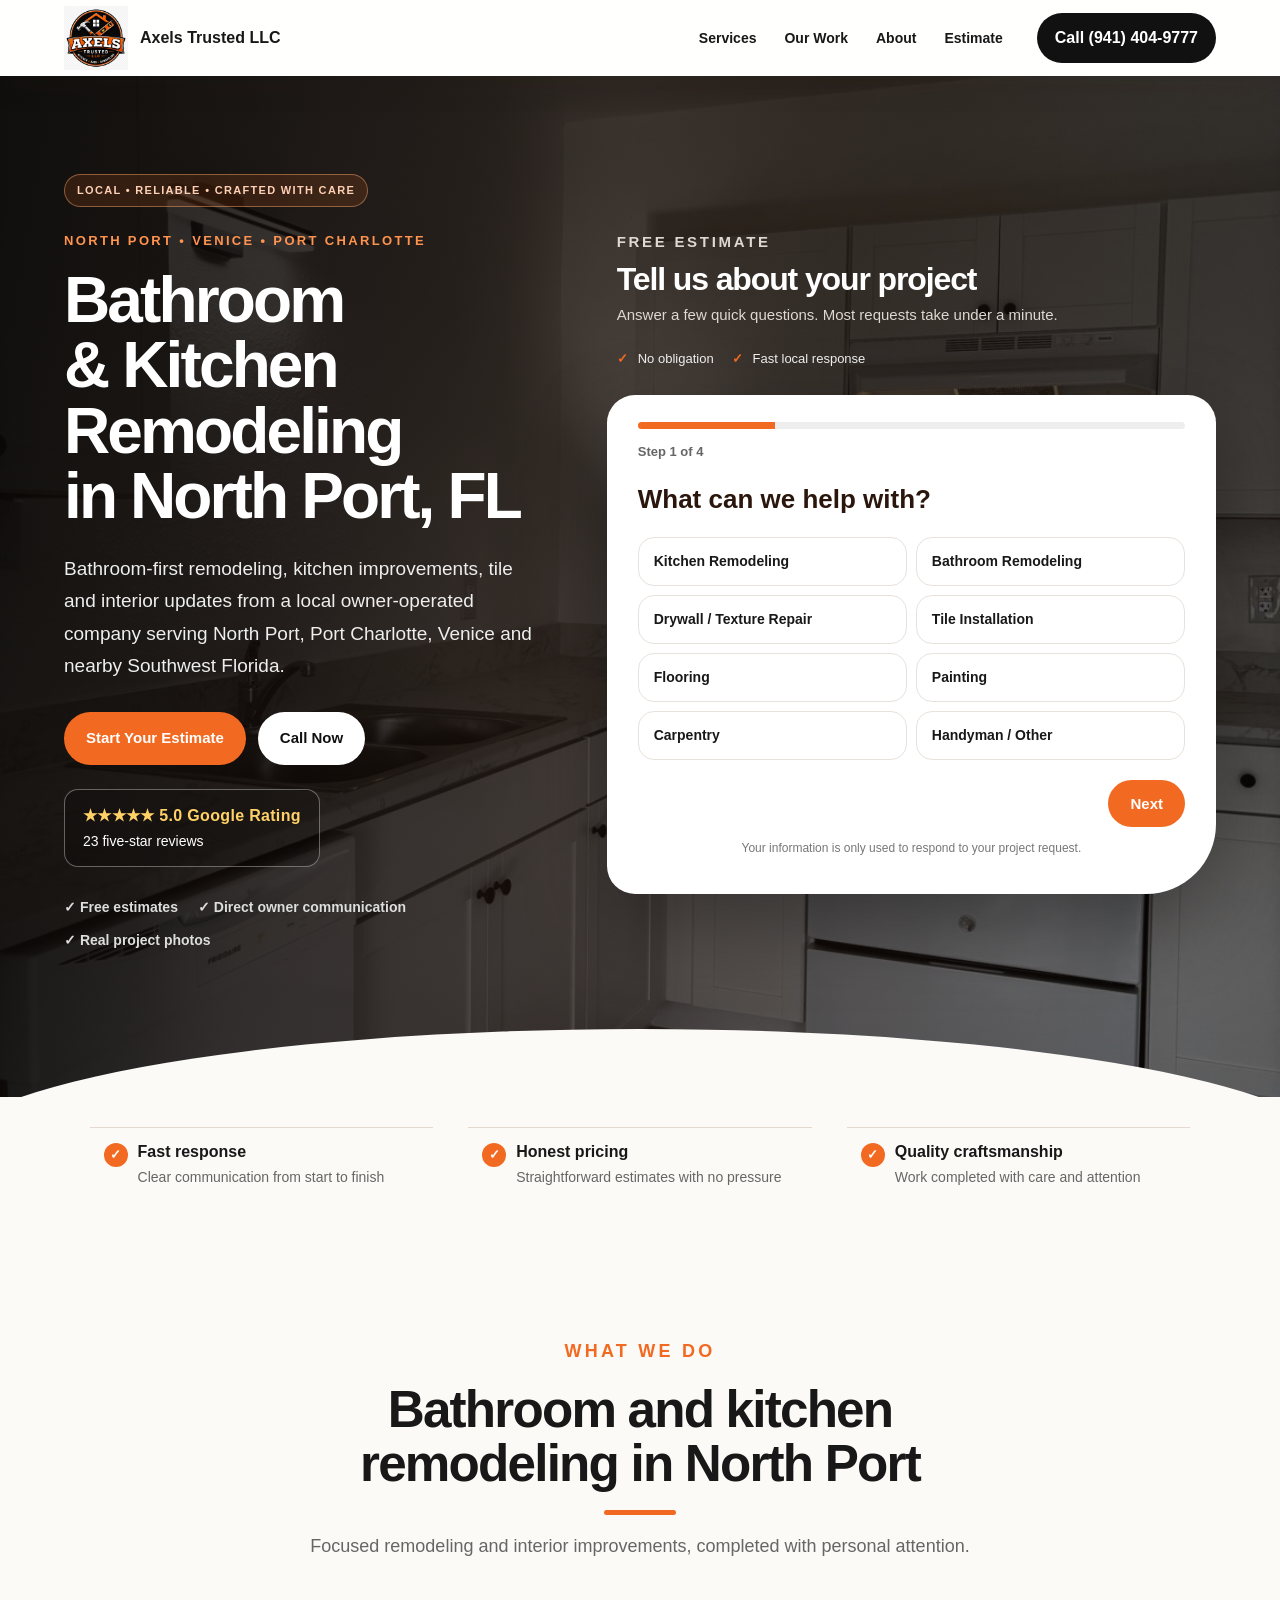
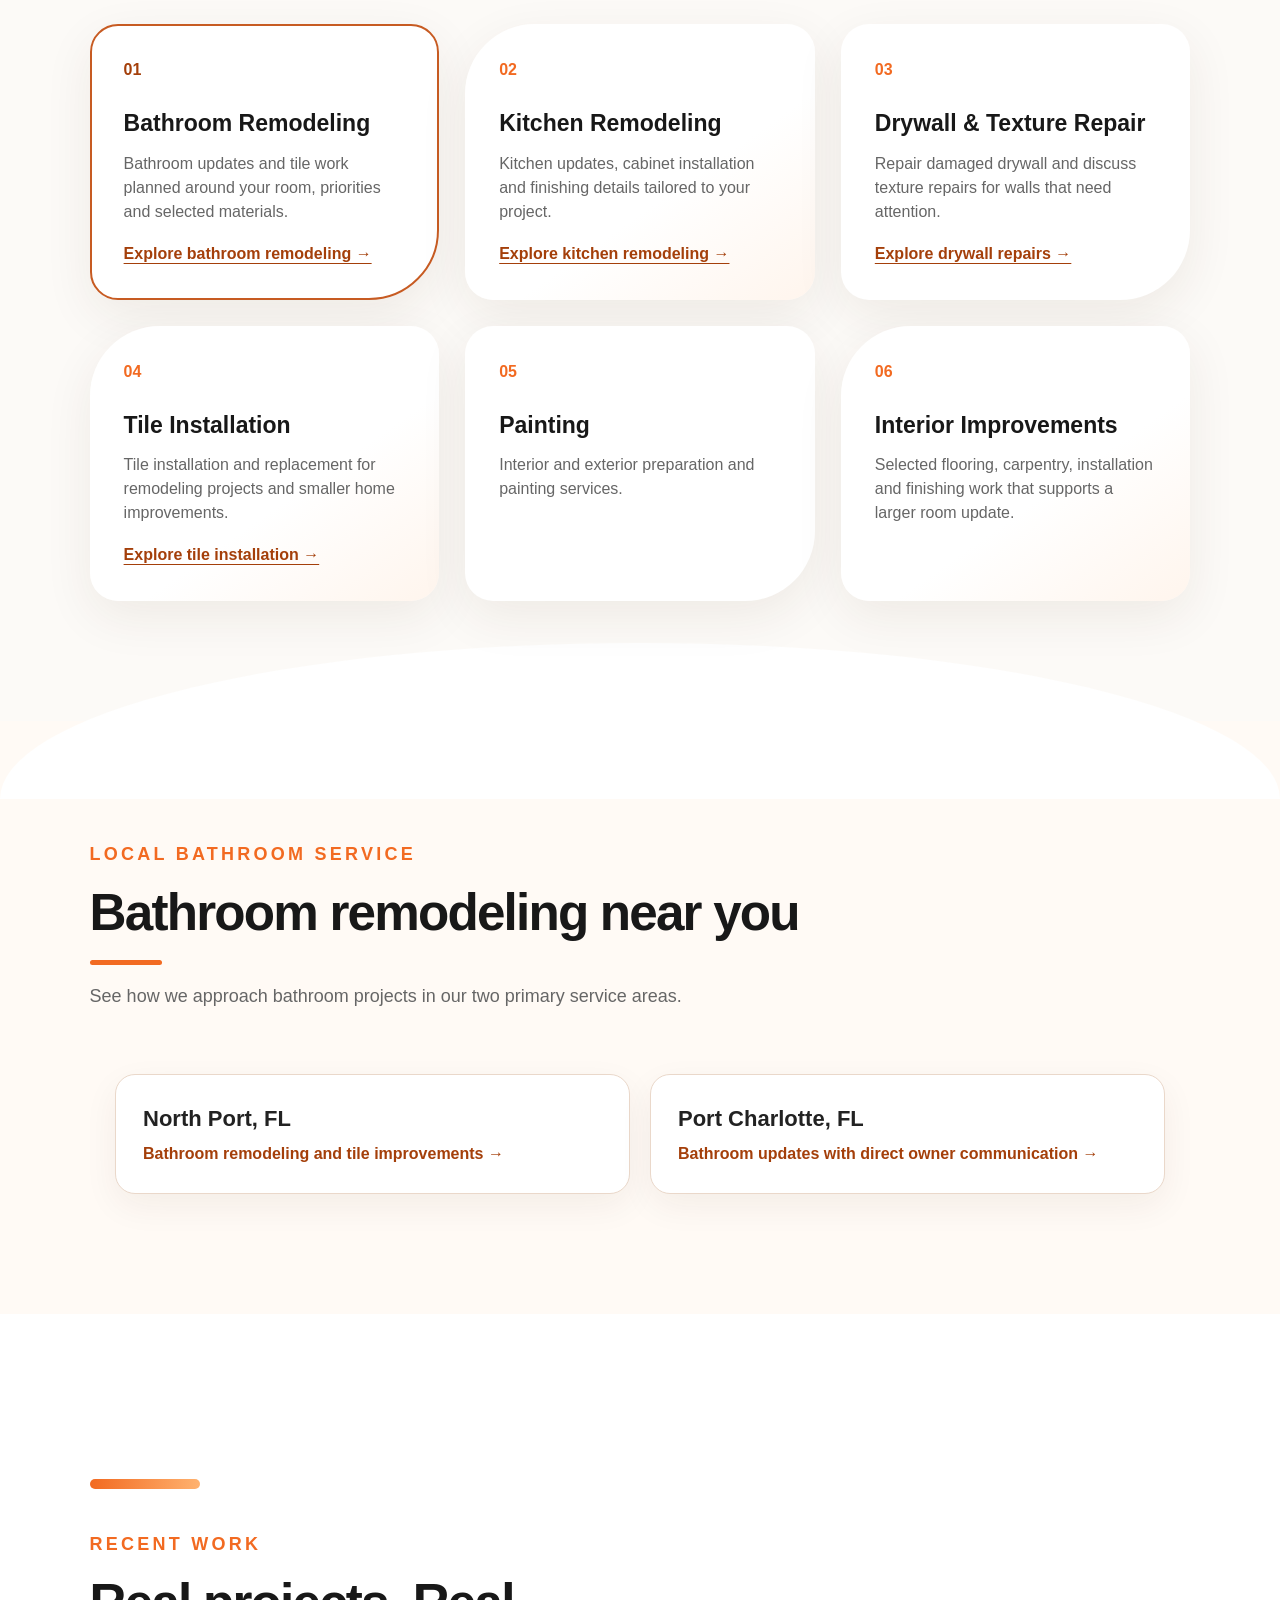
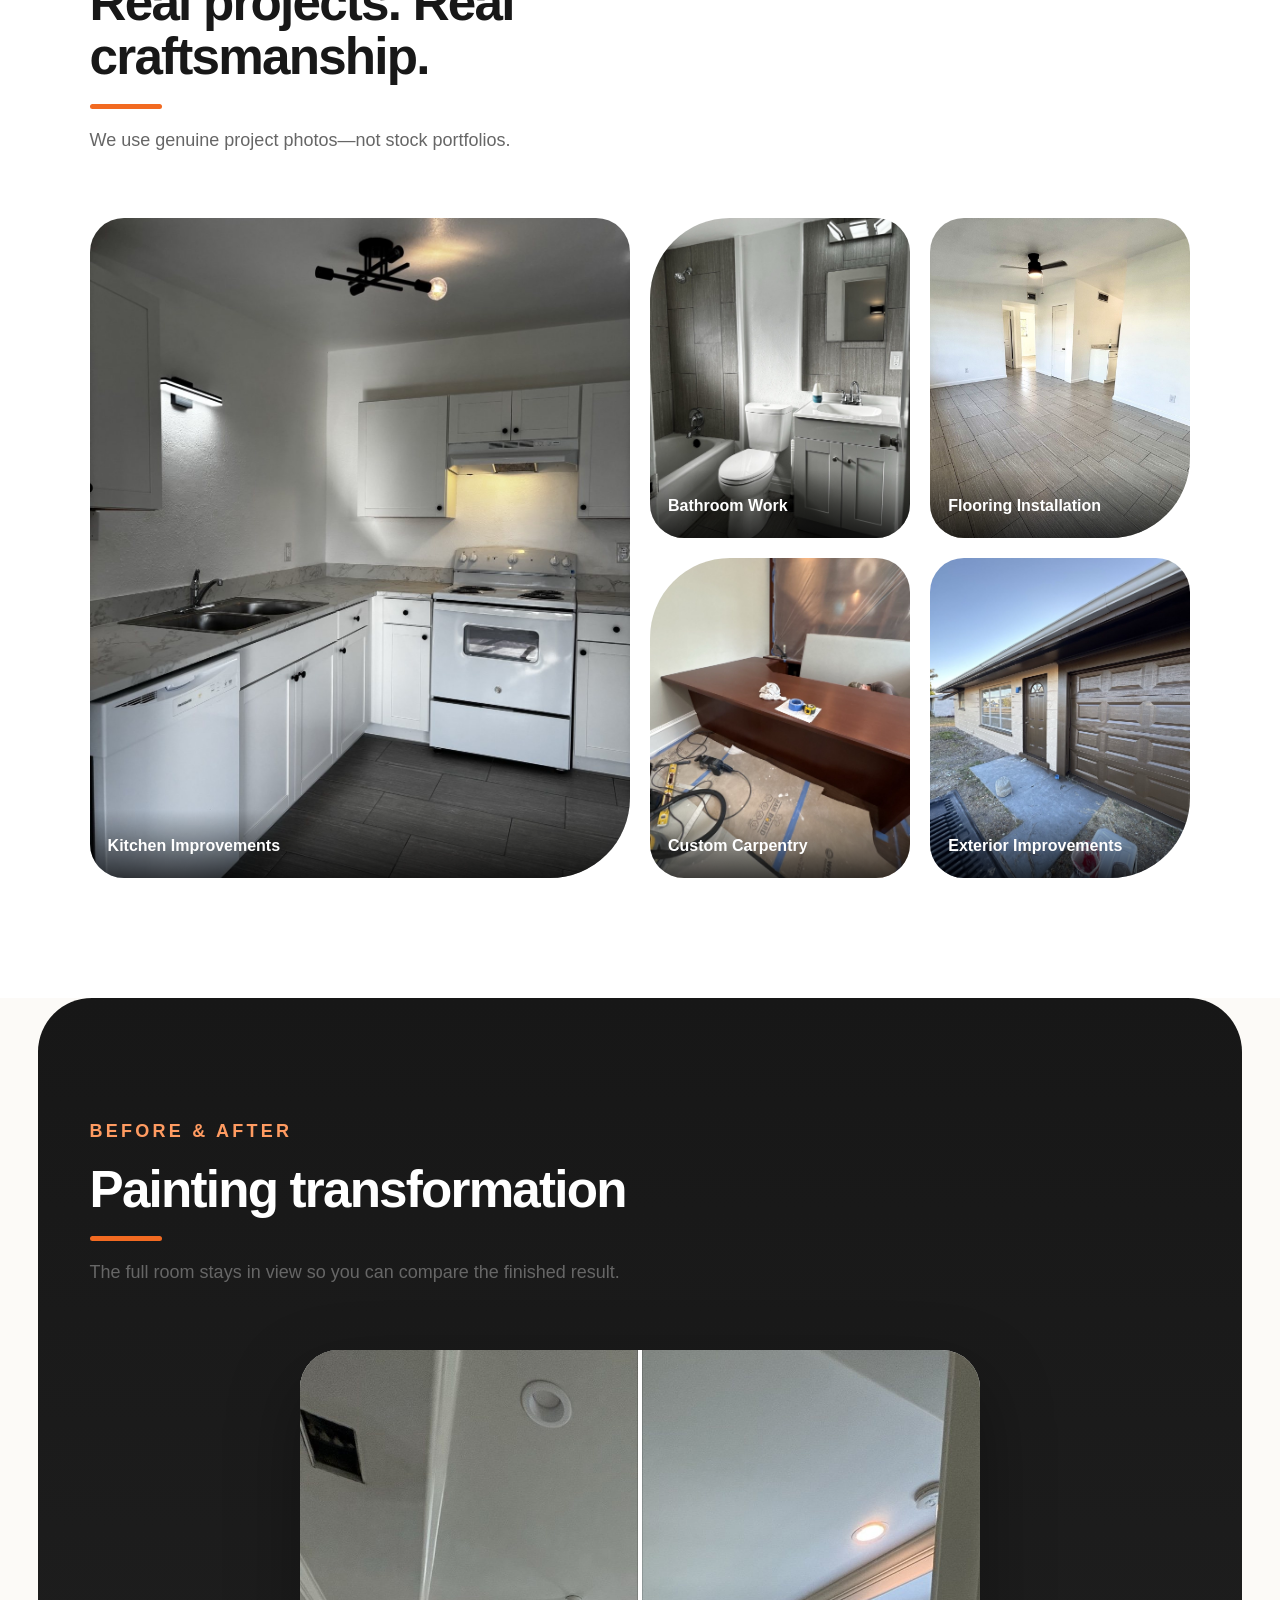
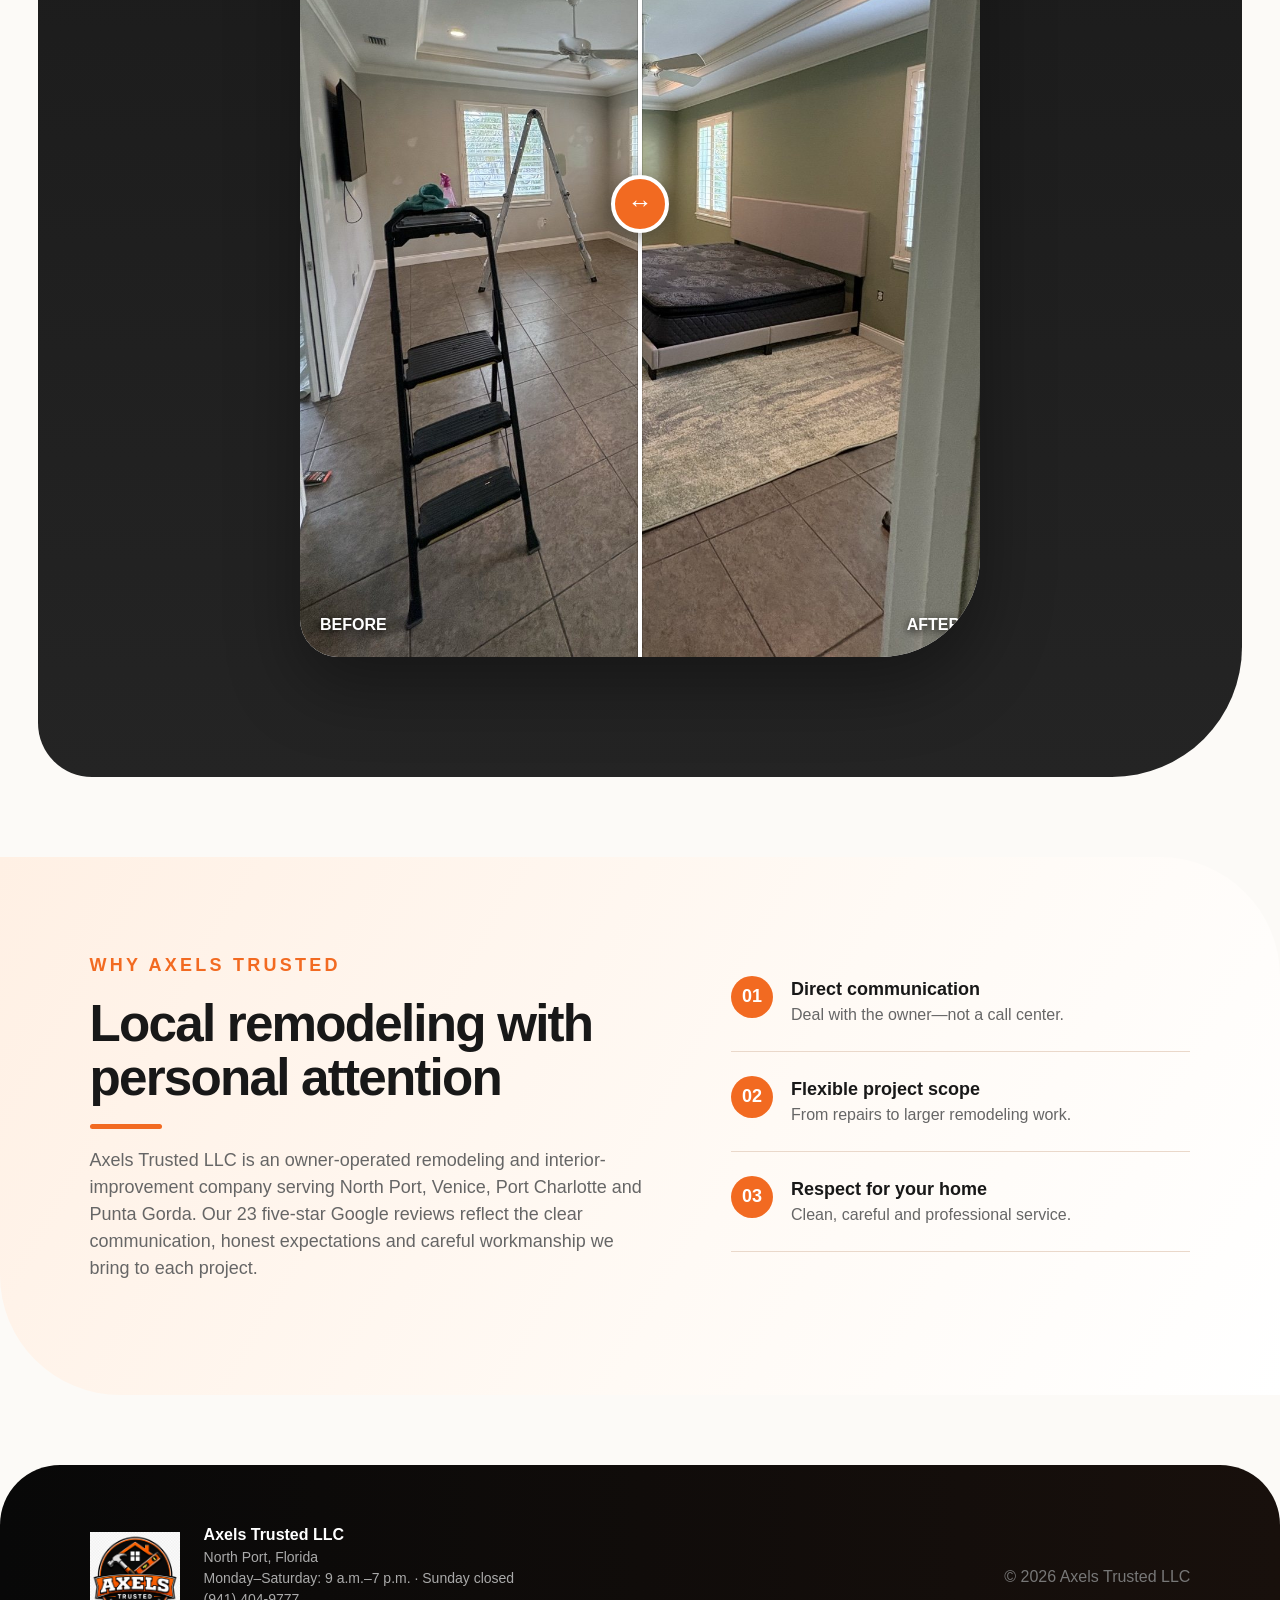
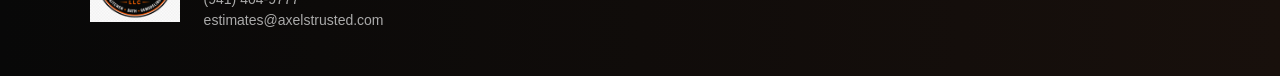
==== commit dfee19ad: "Update Google review count to 23" ====
--- a/index.html
+++ b/index.html
@@ -32,7 +32,7 @@
       <h1>Bathroom &amp; Kitchen Remodeling<br>in North Port, FL</h1>
       <p class="hero-copy">Bathroom-first remodeling, kitchen improvements, tile and interior updates from a local owner-operated company serving North Port, Port Charlotte, Venice and nearby Southwest Florida.</p>
       <div class="hero-actions"><a class="btn primary" href="#estimate">Start Your Estimate</a><a class="btn secondary" href="tel:+19414049777">Call Now</a></div>
-      <a class="review-proof" href="https://www.google.com/search?q=Axels+Trusted+LLC+reviews" target="_blank" rel="noopener"><strong>★★★★★ 5.0 Google Rating</strong><span>21 five-star reviews</span></a>
+      <a class="review-proof" href="https://www.google.com/search?q=Axels+Trusted+LLC+reviews" target="_blank" rel="noopener"><strong>★★★★★ 5.0 Google Rating</strong><span>23 five-star reviews</span></a>
       <div class="hero-proof"><span>✓ Free estimates</span><span>✓ Direct owner communication</span><span>✓ Real project photos</span></div>
     </div>
     <section id="estimate" class="estimate-section estimate-top">
@@ -114,7 +114,7 @@
 </section>
 
 <section id="about" class="section about">
-  <div><p class="eyebrow dark">Why Axels Trusted</p><h2>Local remodeling with personal attention</h2><p>Axels Trusted LLC is an owner-operated remodeling and interior-improvement company serving North Port, Venice, Port Charlotte and Punta Gorda. Our 21 five-star Google reviews reflect the clear communication, honest expectations and careful workmanship we bring to each project.</p></div>
+  <div><p class="eyebrow dark">Why Axels Trusted</p><h2>Local remodeling with personal attention</h2><p>Axels Trusted LLC is an owner-operated remodeling and interior-improvement company serving North Port, Venice, Port Charlotte and Punta Gorda. Our 23 five-star Google reviews reflect the clear communication, honest expectations and careful workmanship we bring to each project.</p></div>
   <div class="about-points"><div><b>01</b><span><strong>Direct communication</strong>Deal with the owner—not a call center.</span></div><div><b>02</b><span><strong>Flexible project scope</strong>From repairs to larger remodeling work.</span></div><div><b>03</b><span><strong>Respect for your home</strong>Clean, careful and professional service.</span></div></div>
 </section>
 
